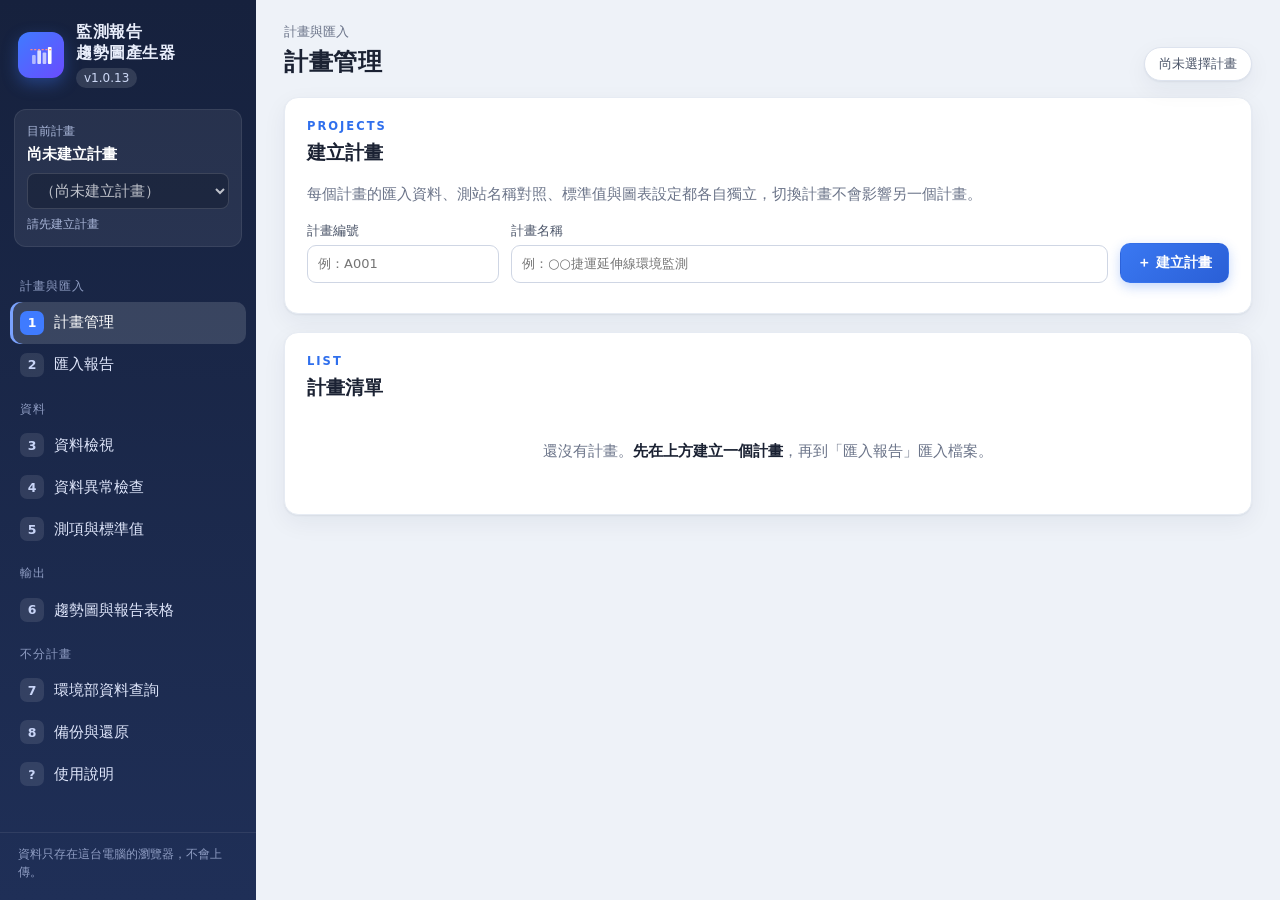
==== index.html @ b8348042 "v1.0.13" ====
<!doctype html>
<html lang="zh-Hant">
<head>
<meta charset="utf-8">
<meta name="viewport" content="width=device-width, initial-scale=1">
<title>監測報告趨勢圖產生器</title>
<link rel="stylesheet" href="css/app.css?v=1.0.13">
</head>
<body>
<div class="shell">
  <aside class="side" id="side">
    <div class="brand">
      <div class="mark" aria-hidden="true"><svg viewBox="0 0 32 32" width="26" height="26"><rect x="5" y="16" width="4.5" height="11" rx="1.2" fill="#fff" opacity=".55"/><rect x="11.5" y="10" width="4.5" height="17" rx="1.2" fill="#fff" opacity=".8"/><rect x="18" y="13" width="4.5" height="14" rx="1.2" fill="#fff" opacity=".65"/><rect x="24.5" y="6" width="4.5" height="21" rx="1.2" fill="#fff"/><path d="M3 9.5 H29" stroke="#ff8a8a" stroke-width="1.6" stroke-dasharray="2.6 2"/></svg></div>
      <div>
        <div class="brand-name">監測報告<br>趨勢圖產生器</div>
        <div class="brand-ver" id="verPill">v1.0.13</div>
      </div>
    </div>
    <div class="proj-box">
      <div class="proj-label">目前計畫</div>
      <div class="proj-cur" id="projCur">尚未建立計畫</div>
      <select id="projSel" class="proj-sel" aria-label="切換計畫"></select>
      <div class="proj-meta" id="projMeta">尚未建立計畫</div>
    </div>
    <nav class="nav" id="nav">
      <div class="nav-group">計畫與匯入</div>
      <button class="nav-item" data-sec="projects"><span class="nav-no">1</span>計畫管理</button>
      <button class="nav-item" data-sec="import"><span class="nav-no">2</span>匯入報告</button>
      <div class="nav-group">資料</div>
      <button class="nav-item" data-sec="data"><span class="nav-no">3</span>資料檢視</button>
      <button class="nav-item" data-sec="check"><span class="nav-no">4</span>資料異常檢查<span class="nav-badge" id="checkBadge" hidden></span></button>
      <button class="nav-item" data-sec="std"><span class="nav-no">5</span>測項與標準值</button>
      <div class="nav-group">輸出</div>
      <button class="nav-item" data-sec="chart"><span class="nav-no">6</span>趨勢圖與報告表格</button>
      <div class="nav-group">不分計畫</div>
      <button class="nav-item" data-sec="moenv"><span class="nav-no">7</span>環境部資料查詢</button>
      <button class="nav-item" data-sec="backup"><span class="nav-no">8</span>備份與還原</button>
      <a class="nav-item nav-link" href="使用說明.html?v=1.0.13" target="_blank" rel="noopener"><span class="nav-no">?</span>使用說明</a>
    </nav>
    <div class="side-foot">資料只存在這台電腦的瀏覽器，不會上傳。</div>
  </aside>

  <main class="main">
    <header class="topbar">
      <div>
        <div class="crumb" id="crumb">計畫與匯入</div>
        <h1 id="secTitle">計畫管理</h1>
      </div>
      <div class="top-proj" id="topProj"></div>
    </header>
    <div id="toast" class="toast" hidden></div>

    <!-- 1 計畫管理 -->
    <section class="sec" id="sec-projects">
      <div class="card">
        <div class="card-head"><div><div class="eyebrow">PROJECTS</div><h2>建立計畫</h2></div></div>
        <p class="muted">每個計畫的匯入資料、測站名稱對照、標準值與圖表設定都各自獨立，切換計畫不會影響另一個計畫。</p>
        <div class="form-row">
          <label>計畫編號<input id="pCode" maxlength="20" placeholder="例：A001"></label>
          <label class="grow">計畫名稱<input id="pName" maxlength="60" placeholder="例：○○捷運延伸線環境監測"></label>
          <button class="btn primary" id="pAdd">＋ 建立計畫</button>
        </div>
      </div>
      <div class="card">
        <div class="card-head"><div><div class="eyebrow">LIST</div><h2>計畫清單</h2></div></div>
        <div id="projList"></div>
      </div>
    </section>

    <!-- 2 匯入 -->
    <section class="sec" id="sec-import" hidden>
      <div class="card">
        <div class="card-head"><div><div class="eyebrow">IMPORT</div><h2>匯入監測報告</h2></div></div>
        <label class="drop" id="drop">
          <input type="file" id="fileInput" multiple accept=".doc,.docx,.xls,.xlsx">
          <div class="drop-icon">⇪</div>
          <div class="drop-main">把檔案拖到這裡，或<b>點一下選擇檔案</b></div>
          <div class="drop-sub">支援 Word（.doc／.docx）月報、季報、年報，以及 Excel（.xls／.xlsx）檢測報告或彙整表；新舊版都可以，可一次選多個檔案。</div>
        </label>
        <p class="muted small">程式會掃描每一張表格，自動找出測站、採樣日期、測項、數值與標準值，先列出來讓你確認、修改，按下「確認匯入」才會存進計畫。掃描的 PDF 無法判讀，請向檢驗室索取 Word 或 Excel 電子檔。</p>
      </div>
      <div id="importArea"></div>
      <div class="card" id="logCard" hidden>
        <div class="card-head"><div><div class="eyebrow">HISTORY</div><h2>匯入紀錄</h2></div></div>
        <p class="muted small">匯入錯了可以在這裡整批復原，或只刪除某個檔案匯入的資料。若那次匯入蓋掉了舊的數值，復原時會把舊值放回去。也可以到「3 資料檢視」用「來源檔案」篩選後刪除。</p>
        <div id="logList"></div>
      </div>
      <div class="sticky-bar" id="importBar" hidden>
        <div id="importSum"></div>
        <div class="bar-actions">
          <button class="btn" id="importClear">清除這批</button>
          <button class="btn primary" id="importGo">確認匯入</button>
        </div>
      </div>
    </section>

    <!-- 3 資料檢視 -->
    <section class="sec" id="sec-data" hidden>
      <div class="card">
        <div class="card-head"><div><div class="eyebrow">DATA</div><h2>已匯入的資料</h2></div><div class="head-actions"><button class="btn" id="dAdd">＋ 手動新增一筆</button></div></div>
        <div class="filters">
          <label>類別<select id="dCat"></select></label>
          <label>測站<select id="dSt"></select></label>
          <label>測項<select id="dItem"></select></label>
          <label>期間<select id="dPeriod"></select></label>
          <label>來源檔案<select id="dSrc"></select></label>
          <label class="grow">搜尋<input id="dQ" placeholder="數值、來源檔名…"></label>
        </div>
        <div id="dAddForm" hidden class="subcard"></div>
        <div class="table-actions">
          <span id="dCount" class="muted"></span>
          <span class="spacer"></span>
          <button class="btn small" id="dExcl">勾選的設為不採用</button>
          <button class="btn small" id="dIncl">勾選的恢復採用</button>
          <button class="btn small danger" id="dDel">刪除勾選的</button>
          <button class="btn small danger" id="dDelAll">刪除篩選出的全部</button>
        </div>
        <div class="table-wrap" id="dTable"></div>
      </div>
    </section>

    <!-- 4 異常檢查 -->
    <section class="sec" id="sec-check" hidden>
      <div class="card">
        <div class="card-head"><div><div class="eyebrow">CHECK</div><h2>資料異常檢查</h2></div><div class="head-actions"><button class="btn primary" id="cRun">重新檢查</button></div></div>
        <p class="muted">一次列出判讀不出來的數值、異常高低值、兩份檔案數值不一致、缺測項、名稱很像的測站、單位不一致與超過標準值。可以批次勾選後按「確認無誤」（從清單消失）、「不採用」（圖表與報告表格不使用），或直接修改數值。</p>
        <div class="chips" id="cChips"></div>
        <div class="sub-chips" id="cSubChips" hidden></div>
        <div class="table-actions">
          <label class="chk"><input type="checkbox" id="cAll"> 全選目前清單</label>
          <span class="spacer"></span>
          <button class="btn small" id="cOk">勾選的確認無誤</button>
          <button class="btn small" id="cPend">勾選的標為之後會補上</button>
          <button class="btn small" id="cExcl">勾選的不採用</button>
          <button class="btn small" id="cReset">重新顯示已確認的項目</button>
        </div>
        <div id="cList"></div>
      </div>
    </section>

    <!-- 5 標準值 -->
    <section class="sec" id="sec-std" hidden>
      <div class="card">
        <div class="card-head"><div><div class="eyebrow">STANDARDS</div><h2>測項、單位與標準值</h2></div></div>
        <p class="muted">匯入時從報告的「標準值／管制標準」列自動帶入，也可以在這裡直接新增、修改（改完回到趨勢圖重新產生即可，不必先下載 Excel）。不同測站可以有不同標準（例如不同管制區）。</p>
        <ul class="hint-list">
          <li><b>標準值</b>：單一值「75」；範圍「6~9」（例如 pH）。</li>
          <li><b>判定方式</b>：上限（不可超過）、下限（不可低於，例如溶氧量 2 以上）、範圍（兩個值之間）。資料異常檢查依這個判斷是否超標。</li>
          <li><b>適用月份</b>：每年重複的季節性標準，例如放流水水溫 5～9 月 38℃、10 月～翌年 4 月 35℃，就新增兩筆，月份分別填「5-9」與「10-4」。空白＝全年。</li>
          <li><b>適用期間 起／迄</b>：填完整日期（例：112.01.01），用在標準哪一天起修訂（例如 113 年起加嚴）。空白＝不限。趨勢圖上每條線只畫在自己適用的期間與月份。</li>
        </ul>
        <div class="filters"><label>類別<select id="sCat"></select></label><span class="spacer"></span><button class="btn" id="sBack" hidden>← 回到趨勢圖</button><button class="btn primary" id="sAdd">＋ 新增一筆標準值</button></div>
        <div id="sAddForm" class="subcard" hidden></div>
        <datalist id="monthPresets"><option value="5-9">5～9 月</option><option value="10-4">10 月～翌年 4 月</option><option value="4-9">4～9 月</option><option value="10-3">10 月～翌年 3 月</option></datalist>
        <div class="filters std-filter">
          <span class="seg" id="sView"><button type="button" data-sview="list" class="on">標準值清單</button><button type="button" data-sview="grid">測站 × 測項對照表</button></span>
          <label>測項<select id="sfItem"></select></label>
          <label>測站<select id="sfSt"></select></label>
          <label class="grow">搜尋<input id="sfQ" placeholder="標準值、說明…"></label>
          <label class="chk" id="sfMissWrap"><input type="checkbox" id="sfMiss"> 只看沒有標準值的</label>
          <span id="sfCount" class="muted small"></span>
        </div>
        <div class="table-wrap" id="sTable"></div>
        <h3 class="mt">測項名稱與單位</h3>
        <p class="muted small">改名會套用到這個類別所有已匯入的資料，之後匯入同名測項也會自動改成新名稱。</p>
        <div class="table-wrap" id="iTable"></div>
        <h3 class="mt">測站名稱與歸類</h3>
        <p class="muted small">測站增減或改名時（例：原本 1 處，某月起分成北岸、南岸 2 處），可以把舊測站「歸入」新測站，歸入後趨勢圖畫成同一站；地點完全不同就「維持獨立」不用動。也可以改成新名稱。之後再匯入舊名稱的報告會自動歸入，歸錯可以在下方「已歸入的測站」取消。同一天同一測項兩站數值不同時，保留歸入目標的值並列入「資料異常檢查」。</p>
        <div class="table-wrap" id="stTable"></div>
        <div id="mergeList"></div>
      </div>
    </section>

    <!-- 6 趨勢圖 -->
    <section class="sec" id="sec-chart" hidden>
      <div class="card">
        <div class="card-head"><div><div class="eyebrow">CHARTS</div><h2>趨勢長條圖與報告表格</h2></div></div>
        <div class="grid2">
          <div>
            <div class="filters">
              <label>監測類別<select id="gCat"></select></label>
              <label>快速選擇<select id="gQuick"></select></label>
            </div>
            <div class="filters">
              <label>起<select id="gFromY"></select></label><label>月<select id="gFromM"></select></label>
              <label>訖<select id="gToY"></select></label><label>月<select id="gToM"></select></label>
            </div>
            <div class="opt-block">
              <div class="opt-title">圖的樣式</div>
              <label class="radio"><input type="radio" name="gMode" value="station" checked> 每個測站、每個測項各一張</label>
              <label class="radio"><input type="radio" name="gMode" value="item"> 每個測項一張，各測站並列</label>
            </div>
            <div class="opt-block">
              <div class="opt-title">X 軸</div>
              <label class="radio"><input type="radio" name="gX" value="orig" checked> 報告上的採樣日期（原樣）</label>
              <label class="radio"><input type="radio" name="gX" value="date"> 統一成 YYY.MM.DD</label>
              <label class="radio"><input type="radio" name="gX" value="month"> 只寫年月 YYY.MM</label>
            </div>
            <div class="opt-block">
              <label class="chk"><input type="checkbox" id="gStd"> 畫標準值紅色虛線（Excel 裡的標準值可以自行修改，線會跟著變）</label>
              <div class="std-peek"><span id="gStdPeek" class="muted small"></span> <button class="btn small" id="gStdEdit" type="button">設定標準值…</button></div>
              <label class="chk"><input type="checkbox" id="gStdAxis" checked> Y 軸範圍包含標準值（取消時，標準值超出資料範圍就不畫線）</label>
              <label class="chk"><input type="checkbox" id="gZero" checked> Y 軸從 0 開始</label>
              <div class="yr-box"><div class="opt-title">Y 軸範圍（依測項，留空＝自動）</div>
                <div class="small muted">只填上限或只填下限也可以。超出範圍的長條會截在邊界並標出實際數值（▲ 超過上限、▼ 低於下限）；超出範圍的標準值不畫線，會在圖上方註明。會記住，下次自動套用；Excel 圖表也一樣。</div>
                <div id="gYr" class="yr-list"></div></div>
              <div class="mark-row"><span class="small muted">沒有數值的格子不畫長條；勾選的在圖上標出文字：</span>
                <label class="chk"><input type="checkbox" id="gND"> ND</label>
                <label class="chk"><input type="checkbox" id="gLT"> &lt;X、&gt;X</label>
                <label class="chk"><input type="checkbox" id="gNA"> NA、未檢測</label>
                <label class="chk"><input type="checkbox" id="gPH"> 佔位文字（－、/、＊、無、分析中、待補）</label></div>
              <label class="chk"><input type="checkbox" id="gStTitle" checked> 圖標題加上測站名稱（每站一張時）</label>
            </div>
            <div class="opt-block">
              <div class="opt-title">Excel 報告表格分頁</div>
              <label class="radio"><input type="radio" name="gSplit" value="quarter" checked> 每季一張</label>
              <label class="radio"><input type="radio" name="gSplit" value="month"> 每月一張</label>
              <label class="radio"><input type="radio" name="gSplit" value="all"> 整段期間一張</label>
            </div>
          </div>
          <div>
            <div class="pick-note">① 先勾選要畫的<b>測站</b>與<b>測項</b>，只會畫勾選的組合。<span id="gPlan" class="plan"></span></div>
            <div class="opt-block"><div class="opt-title">測站 <a href="#" class="mini" data-all="gSts">全選</a> <a href="#" class="mini" data-none="gSts">全不選</a></div><div class="checks" id="gSts"></div></div>
            <div class="opt-block"><div class="opt-title">測項 <a href="#" class="mini" data-all="gItems">全選</a> <a href="#" class="mini" data-none="gItems">全不選</a></div><div class="checks" id="gItems"></div></div>
          </div>
        </div>
        <div class="actions">
          <button class="btn primary" id="gGo">產生趨勢圖</button>
          <button class="btn" id="gXlsx" disabled>下載 Excel（報告表格＋可編輯圖表）</button>
          <button class="btn" id="gPngAll" disabled>下載全部高解析圖（zip）</button>
          <span id="gMsg" class="muted"></span>
        </div>
      </div>
      <div id="gFilter" class="card fig-filter" hidden></div>
      <div id="gOut" class="chart-grid"></div>
    </section>

    <!-- 7 環境部 -->
    <section class="sec" id="sec-moenv" hidden>
      <div class="card">
        <div class="card-head"><div><div class="eyebrow">MOENV OPEN DATA</div><h2>環境部資料查詢與下載</h2></div></div>
        <p class="muted">不分計畫都能用。資料來自環境部環境資料開放平臺：空品月值（AQX_P_08，各測站每月平均）與河川水質（WQX_P_01，每月約一次採樣）。只提供查詢與下載，不會存進計畫。若環境部網址變更而查不到，請找 AI 協助修改程式（維護說明在 README.md）。</p>
        <div class="filters">
          <label class="radio inline"><input type="radio" name="mKind" value="air" checked> 空氣品質（月值）</label>
          <label class="radio inline"><input type="radio" name="mKind" value="river"> 河川水質</label>
        </div>
        <div class="pick-box">
          <div class="pick-title">選擇測站 <span class="muted small" id="mPickHint"></span></div>
          <div class="filters pick-row">
            <label><span id="mL1Lab">空品區</span><select id="mL1"></select></label>
            <label><span id="mL2Lab">縣市</span><select id="mL2"></select></label>
            <label class="grow">測站<select id="mL3"></select></label>
            <button class="btn" id="mAdd" type="button">加入</button>
            <button class="btn" id="mAddAll" type="button">加入清單中全部</button>
          </div>
          <div class="filters pick-row">
            <label class="grow">快速搜尋（輸入測站、河川、鄉鎮的部分文字，按 ↑↓ 選、Enter 加入）
              <div class="combo"><input id="mQ" autocomplete="off" placeholder="例如：高屏、愛河、左營…"><div class="combo-list" id="mQList" hidden></div></div>
            </label>
            <label class="chk" id="mActWrap"><input type="checkbox" id="mActive"> 只列使用中測點</label>
            <button class="btn" id="mLoad" type="button">更新測站清單</button>
          </div>
          <div class="sel-head"><b>已選測站</b> <span id="mSelN" class="muted small"></span> <button class="btn small" id="mClr" type="button">全部移除</button></div>
          <div class="sel-chips" id="mChips"><span class="muted small">尚未選擇，請用上面的下拉選單或搜尋加入。</span></div>
          <details class="mt-s" id="mListWrap"><summary>改用勾選清單（依上面的篩選條件列出）</summary>
            <div class="checks tall" id="mSites"><span class="muted">載入中…</span></div>
          </details>
        </div>
        <div class="filters">
          <label>起（年月）<input type="month" id="mFrom"></label>
          <label>訖（年月）<input type="month" id="mTo"></label>
          <label class="chk" id="mQWrap"><input type="checkbox" id="mQuarter" checked> Excel 另加季平均（由月值計算）</label>
        </div>
        <div class="actions">
          <button class="btn primary" id="mGo">查詢</button>
          <button class="btn" id="mXlsx" disabled>下載 Excel</button>
          <button class="btn" id="mCsv" disabled>下載原始資料 CSV</button>
          <span id="mMsg" class="muted"></span>
        </div>
        <div class="table-wrap" id="mPreview"></div>
      </div>
    </section>

    <!-- 8 備份 -->
    <section class="sec" id="sec-backup" hidden>
      <div class="card">
        <div class="card-head"><div><div class="eyebrow">BACKUP</div><h2>備份與還原</h2></div></div>
        <p class="muted">資料存在這台電腦的瀏覽器裡。換電腦、清除瀏覽器資料前，請先下載備份檔。</p>
        <div class="actions">
          <button class="btn primary" id="bOne">下載目前計畫的備份</button>
          <button class="btn" id="bAll">下載全部計畫的備份</button>
          <label class="btn file-btn">從備份檔還原<input type="file" id="bIn" accept=".json"></label>
        </div>
        <div id="bMsg" class="muted"></div>
        <h3 class="mt">儲存空間</h3>
        <div id="bUsage" class="muted"></div>
        <div class="actions"><button class="btn" id="bPersist">申請持久保存</button><button class="btn danger" id="bWipe">清除這台電腦上本程式的全部資料</button></div>
      </div>
      <div class="card">
        <div class="card-head"><div><div class="eyebrow">VERSION</div><h2>版本紀錄</h2></div></div>
        <div id="verList" class="muted"></div>
      </div>
    </section>
  </main>
</div>

<script src="vendor/jszip.min.js?v=1.0.13"></script>
<script src="vendor/xlsx.full.min.js?v=1.0.13"></script>
<script src="vendor/exceljs.min.js?v=1.0.13"></script>
<script src="js/version.js?v=1.0.13"></script>
<script src="js/docread.js?v=1.0.13"></script>
<script src="js/extract.js?v=1.0.13"></script>
<script src="js/core.js?v=1.0.13"></script>
<script src="js/chart.js?v=1.0.13"></script>
<script src="js/xlsxout.js?v=1.0.13"></script>
<script src="js/moenv.js?v=1.0.13"></script>
<script src="js/store.js?v=1.0.13"></script>
<script src="js/app.js?v=1.0.13"></script>
</body>
</html>
---- css/app.css ----
:root {
  --bg: #eef2f8;
  --card: #ffffff;
  --ink: #1b2233;
  --ink2: #4a5468;
  --muted: #6b7489;
  --line: #dde3ee;
  --line2: #eef1f7;
  --side1: #16213d;
  --side2: #1f2f57;
  --accent: #2f6fed;
  --accent-d: #2258c4;
  --accent-l: #e8f0ff;
  --ok: #138a4c;
  --ok-l: #e6f6ec;
  --warn: #b86a00;
  --warn-l: #fff4e0;
  --err: #cf2c2c;
  --err-l: #fdecec;
  --info: #4b5bd1;
  --info-l: #eef0ff;
  --radius: 14px;
  --shadow: 0 1px 2px rgba(20, 30, 60, .06), 0 8px 24px rgba(20, 30, 60, .06);
  --font: "Microsoft JhengHei", "微軟正黑體", "PingFang TC", "Noto Sans TC", system-ui, sans-serif;
}
* { box-sizing: border-box; }
[hidden] { display: none !important; }
html, body { margin: 0; background: var(--bg); color: var(--ink); font-family: var(--font); font-size: 15px; line-height: 1.55; }
button, input, select { font: inherit; color: inherit; }
a { color: var(--accent); }
.shell { display: flex; min-height: 100vh; }

/* ---------- 側欄 ---------- */
.side { width: 256px; flex: none; position: sticky; top: 0; height: 100vh; overflow-y: auto; color: #e9eefb;
  background: linear-gradient(180deg, var(--side1) 0%, var(--side2) 100%); display: flex; flex-direction: column; }
.brand { display: flex; gap: 12px; align-items: center; padding: 22px 18px 16px; }
.mark { width: 46px; height: 46px; border-radius: 12px; display: grid; place-items: center;
  background: linear-gradient(135deg, #3f7bff 0%, #6a4cff 100%); box-shadow: 0 6px 16px rgba(63, 123, 255, .35); flex: none; }
.brand-name { font-weight: 700; font-size: 16px; line-height: 1.3; letter-spacing: .5px; }
.brand-ver { display: inline-block; margin-top: 4px; font-size: 12px; padding: 1px 8px; border-radius: 99px; background: rgba(255, 255, 255, .12); color: #cdd8f5; }
.proj-box { margin: 4px 14px 10px; padding: 12px; border-radius: 12px; background: rgba(255, 255, 255, .07); border: 1px solid rgba(255, 255, 255, .08); }
.proj-label { display: block; font-size: 12px; color: #a9b6d8; margin-bottom: 4px; }
.proj-sel { width: 100%; padding: 7px 8px; border-radius: 8px; border: 1px solid rgba(255, 255, 255, .2); background: rgba(8, 14, 32, .45); color: #fff; }
.proj-sel option { color: #111; }
.proj-cur { font-size: 15px; font-weight: 700; color: #fff; line-height: 1.4; word-break: break-all; margin-bottom: 8px; }
.proj-cur .code { display: block; font-size: 12.5px; color: #9fb4ea; font-weight: 600; }
.proj-meta { font-size: 12px; color: #a9b6d8; margin-top: 6px; word-break: break-all; }
.nav { padding: 6px 10px 12px; flex: 1; }
.nav-group { font-size: 12px; color: #8e9cc2; margin: 14px 10px 6px; letter-spacing: 1px; }
.nav-item { display: flex; align-items: center; gap: 10px; width: 100%; text-align: left; padding: 9px 10px; border: 0; border-radius: 10px;
  background: transparent; color: #dfe6fb; cursor: pointer; text-decoration: none; font-size: 14.5px; }
.nav-item:hover { background: rgba(255, 255, 255, .07); }
.nav-item.on { background: rgba(255, 255, 255, .14); color: #fff; box-shadow: inset 3px 0 0 #7aa2ff; }
.nav-no { width: 24px; height: 24px; flex: none; border-radius: 7px; display: grid; place-items: center; font-size: 12.5px; font-weight: 700;
  background: rgba(255, 255, 255, .1); color: #c9d5f7; }
.nav-item.on .nav-no { background: #3f7bff; color: #fff; }
.nav-badge { margin-left: auto; background: #ff6b6b; color: #fff; font-size: 12px; border-radius: 99px; padding: 0 7px; min-width: 22px; text-align: center; }
.side-foot { font-size: 12px; color: #8e9cc2; padding: 12px 18px 18px; border-top: 1px solid rgba(255, 255, 255, .08); }

/* ---------- 主區 ---------- */
.main { flex: 1; min-width: 0; padding: 22px 28px 90px; }
.topbar { display: flex; align-items: flex-end; justify-content: space-between; gap: 16px; margin-bottom: 16px; }
.crumb { font-size: 13px; color: var(--muted); }
.topbar h1 { font-size: 24px; margin: 2px 0 0; letter-spacing: .5px; }
.top-proj { font-size: 13px; color: var(--ink2); background: var(--card); border: 1px solid var(--line); border-radius: 99px; padding: 6px 14px; box-shadow: var(--shadow); max-width: 60%; }
.top-proj b { color: var(--accent-d); }
.card { background: var(--card); border-radius: var(--radius); box-shadow: var(--shadow); padding: 20px 22px; margin-bottom: 18px; border: 1px solid #e6ebf3; }
.subcard { background: #f7f9fd; border: 1px solid var(--line); border-radius: 12px; padding: 14px; margin: 10px 0; }
.card-head { display: flex; align-items: flex-start; justify-content: space-between; gap: 12px; margin-bottom: 8px; }
.eyebrow { font-size: 11.5px; letter-spacing: 2px; color: var(--accent); font-weight: 700; }
.card h2 { margin: 2px 0 0; font-size: 19px; }
.card h3 { font-size: 16px; margin: 0 0 6px; }
.mt { margin-top: 22px !important; }
.muted { color: var(--muted); }
.small { font-size: 13px; }
.head-actions { display: flex; gap: 8px; flex-wrap: wrap; }

/* ---------- 表單 ---------- */
.form-row, .filters { display: flex; gap: 12px; flex-wrap: wrap; align-items: flex-end; margin: 10px 0; }
.form-row label, .filters label { display: flex; flex-direction: column; font-size: 13px; color: var(--ink2); gap: 4px; }
.form-row .grow, .filters .grow { flex: 1; min-width: 200px; }
input[type=text], input:not([type]), input[type=month], input[type=number], select {
  padding: 8px 10px; border: 1px solid #cfd6e4; border-radius: 9px; background: #fff; min-width: 90px; }
input:focus, select:focus { outline: 2px solid rgba(47, 111, 237, .25); border-color: var(--accent); }
.spacer { flex: 1; }
.btn { display: inline-flex; align-items: center; gap: 6px; padding: 8px 16px; border-radius: 10px; border: 1px solid #cfd6e4; background: #fff;
  cursor: pointer; font-weight: 600; font-size: 14px; color: var(--ink); transition: .12s; white-space: nowrap; }
.btn:hover:not(:disabled) { border-color: var(--accent); color: var(--accent-d); }
.btn.primary { background: linear-gradient(135deg, #3a78f2, #2a5fd6); color: #fff; border-color: transparent; box-shadow: 0 4px 12px rgba(47, 111, 237, .28); }
.btn.primary:hover:not(:disabled) { color: #fff; filter: brightness(1.06); }
.btn.danger { color: var(--err); border-color: #f0c4c4; }
.btn.danger:hover:not(:disabled) { background: var(--err-l); color: var(--err); border-color: var(--err); }
.btn.small { padding: 5px 11px; font-size: 13px; }
.btn:disabled { opacity: .45; cursor: not-allowed; }
.file-btn { position: relative; overflow: hidden; }
.file-btn input { position: absolute; inset: 0; opacity: 0; cursor: pointer; }
.chk, .radio { display: flex !important; flex-direction: row !important; align-items: center; gap: 7px; font-size: 14px !important; color: var(--ink) !important; cursor: pointer; margin: 4px 0; }
.radio.inline { margin-right: 14px; }
.actions { display: flex; gap: 10px; flex-wrap: wrap; align-items: center; margin-top: 14px; }
.mini { font-size: 12.5px; font-weight: 400; margin-left: 6px; }

/* ---------- 上傳區 ---------- */
.drop { display: block; border: 2px dashed #b8c6e3; border-radius: 16px; padding: 30px 20px; text-align: center; cursor: pointer;
  background: linear-gradient(180deg, #f8faff, #f1f5fd); transition: .15s; position: relative; }
.drop:hover, .drop.over { border-color: var(--accent); background: #eaf1ff; }
.drop input { position: absolute; inset: 0; opacity: 0; cursor: pointer; }
.drop-icon { font-size: 32px; color: var(--accent); line-height: 1; }
.drop-main { font-size: 16px; margin-top: 8px; }
.drop-sub { font-size: 13px; color: var(--muted); margin-top: 4px; }

/* ---------- 匯入確認 ---------- */
.file-card { background: var(--card); border-radius: var(--radius); box-shadow: var(--shadow); margin-bottom: 14px; border: 1px solid #e6ebf3; overflow: hidden; }
.file-head { display: flex; align-items: center; gap: 12px; padding: 14px 18px; background: #f7f9fd; border-bottom: 1px solid var(--line); }
.file-icon { width: 38px; height: 38px; border-radius: 10px; display: grid; place-items: center; font-size: 12px; font-weight: 800; color: #fff; flex: none; }
.file-icon.doc, .file-icon.docx { background: #2b5bd7; }
.file-icon.xls, .file-icon.xlsx { background: #1d8b4f; }
.file-name { font-weight: 700; word-break: break-all; }
.file-sub { font-size: 13px; color: var(--muted); }
.ds { border-top: 1px solid var(--line2); padding: 12px 18px; }
.ds:first-of-type { border-top: 0; }
.ds.off { background: #fafbfd; }
.ds.off .ds-body { display: none; }
.ds-head { display: flex; gap: 10px; align-items: center; flex-wrap: wrap; }
.ds-title { font-weight: 700; flex: 1; min-width: 200px; }
.ds-title small { font-weight: 400; color: var(--muted); margin-left: 6px; }
.ds-counts { font-size: 13px; }
.pill { display: inline-block; padding: 1px 9px; border-radius: 99px; font-size: 12.5px; margin-right: 4px; border: 1px solid transparent; white-space: nowrap; }
.pill.new { background: var(--ok-l); color: var(--ok); }
.pill.same { background: #eef1f6; color: var(--ink2); }
.pill.diff { background: var(--warn-l); color: var(--warn); }
.pill.err { background: var(--err-l); color: var(--err); }
.pill.info { background: var(--info-l); color: var(--info); }
.warn-box { margin: 8px 0; padding: 8px 12px; border-radius: 10px; background: var(--warn-l); color: #7a4700; font-size: 13.5px; border: 1px solid #f3d7a6; }
.err-box { margin: 8px 0; padding: 10px 12px; border-radius: 10px; background: var(--err-l); color: #8f1d1d; font-size: 13.5px; border: 1px solid #f2c0c0; }
.ok-box { margin: 8px 0; padding: 10px 12px; border-radius: 10px; background: var(--ok-l); color: #0e5f35; font-size: 13.5px; border: 1px solid #bfe5cf; }
.map-grid { display: grid; grid-template-columns: repeat(auto-fill, minmax(360px, 1fr)); gap: 8px 18px; margin: 8px 0; }
.map-row { display: flex; align-items: center; gap: 8px; font-size: 13.5px; }
.map-row .from { flex: 0 0 40%; color: var(--ink2); word-break: break-all; line-height: 1.35; }
.map-row input[type=text], .map-row input:not([type]) { flex: 1; min-width: 60px; padding: 5px 8px; }
.map-row textarea.name-box { flex: 1; min-width: 60px; padding: 5px 8px; border: 1px solid #cfd6e4; border-radius: 9px; font: inherit; font-size: 13.5px; resize: vertical; line-height: 1.35; field-sizing: content; }
.map-row select { padding: 4px 6px; min-width: 0; max-width: 130px; font-size: 13px; }
.sec-label { font-size: 12.5px; color: var(--muted); margin-top: 10px; font-weight: 700; letter-spacing: .5px; }
details.preview summary { cursor: pointer; font-size: 13.5px; color: var(--accent-d); margin-top: 8px; }
.sticky-bar { position: fixed; left: 256px; right: 0; bottom: 0; background: rgba(255, 255, 255, .97); border-top: 1px solid var(--line);
  box-shadow: 0 -6px 20px rgba(20, 30, 60, .08); padding: 12px 28px; display: flex; align-items: center; gap: 14px; z-index: 20; }
.sticky-bar #importSum { flex: 1; font-size: 14px; }
.bar-actions { display: flex; gap: 10px; }

/* ---------- 表格 ---------- */
.table-wrap { overflow: auto; max-height: 70vh; border: 1px solid var(--line); border-radius: 12px; }
table.t { border-collapse: separate; border-spacing: 0; width: 100%; font-size: 13.5px; }
table.t th, table.t td { padding: 6px 10px; border-bottom: 1px solid var(--line2); text-align: left; white-space: nowrap; }
table.t th { position: sticky; top: 0; background: #f3f6fb; font-weight: 700; color: var(--ink2); z-index: 1; border-bottom: 1px solid var(--line); }
table.t tr:hover td { background: #f8faff; }
table.t td.num { text-align: right; font-variant-numeric: tabular-nums; }
table.t tr.excl td { color: #9aa2b4; text-decoration: line-through; }
table.t input.cell { width: 90px; padding: 3px 6px; border-radius: 6px; border: 1px solid transparent; background: transparent; text-align: right; }
table.t input.cell:hover, table.t input.cell:focus { border-color: #cfd6e4; background: #fff; }
table.t input.cell.changed { background: #fff8e1; border-color: #f0c36d; }
.table-actions { display: flex; gap: 8px; align-items: center; margin: 10px 0; flex-wrap: wrap; }
.prev-table { overflow: auto; max-height: 340px; border: 1px solid var(--line); border-radius: 10px; margin-top: 6px; }
.prev-table table.t td, .prev-table table.t th { font-size: 12.5px; padding: 4px 8px; }

/* ---------- 異常檢查 ---------- */
.chips { display: flex; gap: 8px; flex-wrap: wrap; margin: 12px 0 4px; }
.chip { border: 1px solid var(--line); border-radius: 99px; padding: 5px 12px; font-size: 13.5px; cursor: pointer; background: #fff; }
.chip.on { background: var(--accent); color: #fff; border-color: var(--accent); }
.chip b { margin-left: 4px; }
.anom { display: flex; gap: 10px; align-items: flex-start; padding: 10px 12px; border: 1px solid var(--line); border-radius: 12px; margin-bottom: 8px; background: #fff; }
.anom.err { border-left: 4px solid var(--err); }
.anom.warn { border-left: 4px solid #e39a24; }
.anom.info { border-left: 4px solid var(--info); }
.anom .a-main { flex: 1; min-width: 0; }
.anom .a-where { font-size: 13px; color: var(--muted); }
.anom .a-msg { font-size: 14px; }
.anom .a-act { display: flex; gap: 6px; align-items: center; flex-wrap: wrap; }
.anom input.cell { width: 100px; padding: 4px 8px; }

/* ---------- 圖 ---------- */
.grid2 { display: grid; grid-template-columns: minmax(300px, 1fr) minmax(300px, 1fr); gap: 20px; }
.opt-block { margin: 12px 0; }
.opt-title { font-size: 13px; font-weight: 700; color: var(--ink2); margin-bottom: 4px; }
.checks { display: flex; flex-wrap: wrap; gap: 4px 14px; max-height: 220px; overflow: auto; padding: 8px 10px; border: 1px solid var(--line); border-radius: 10px; background: #fbfcfe; }
.checks.tall { max-height: 300px; margin: 8px 0; }
.checks .chk { margin: 2px 0; font-size: 13.5px !important; }
.chart-grid { display: grid; grid-template-columns: repeat(auto-fill, minmax(560px, 1fr)); gap: 16px; }
.fig { background: #fff; border-radius: var(--radius); box-shadow: var(--shadow); border: 1px solid #e6ebf3; padding: 12px; }
.fig-head { display: flex; align-items: center; gap: 8px; margin-bottom: 6px; }
.fig-head .t { font-weight: 700; flex: 1; font-size: 14px; }
.fig canvas { width: 100%; height: auto; display: block; }
.fig .note { font-size: 12.5px; color: var(--muted); margin-top: 4px; }

/* ---------- 計畫清單 ---------- */
.proj-row { display: flex; align-items: center; gap: 12px; padding: 12px 6px; border-bottom: 1px solid var(--line2); }
.proj-row:last-child { border-bottom: 0; }
.proj-row.cur { background: #f5f8ff; border-radius: 10px; }
.proj-code { font-weight: 700; color: var(--accent-d); min-width: 80px; }
.proj-name { flex: 1; min-width: 0; }
.proj-name .n { font-weight: 600; word-break: break-all; }
.proj-name .s { font-size: 12.5px; color: var(--muted); }
.tag { font-size: 12px; background: var(--accent-l); color: var(--accent-d); border-radius: 99px; padding: 2px 10px; }

.toast { position: fixed; bottom: 96px; right: 24px; z-index: 50; background: #1b2233; color: #fff; padding: 10px 16px; border-radius: 10px; box-shadow: var(--shadow); max-width: 480px; font-size: 14px; }
.toast.err { background: var(--err); }
.empty { text-align: center; color: var(--muted); padding: 30px 10px; }
.empty b { color: var(--ink); }
.progress { height: 6px; border-radius: 99px; background: #e6ebf3; overflow: hidden; margin-top: 8px; }
.progress > i { display: block; height: 100%; background: linear-gradient(90deg, #3a78f2, #6a4cff); width: 0; transition: width .2s; }

@media (max-width: 980px) {
  .shell { flex-direction: column; }
  .side { width: auto; height: auto; position: relative; }
  .nav { display: flex; flex-wrap: wrap; gap: 4px; }
  .nav-group { width: 100%; margin: 8px 6px 2px; }
  .nav-item { width: auto; }
  .main { padding: 16px 14px 100px; }
  .sticky-bar { left: 0; padding: 10px 14px; flex-wrap: wrap; }
  .grid2 { grid-template-columns: 1fr; }
  .chart-grid { grid-template-columns: 1fr; }
  .top-proj { display: none; }
}

/* 環境部測站選擇 */
.pick-box { border: 1px solid var(--line); border-radius: 12px; padding: 12px 14px 10px; margin: 10px 0; background: #fbfcfe; }
.pick-title { font-weight: 700; margin-bottom: 6px; }
.pick-row { align-items: flex-end; }
.pick-row select { min-width: 150px; }
.pick-row #mL3 { min-width: 260px; width: 100%; }
.combo { position: relative; width: 100%; }
.combo input { width: 100%; }
.combo-list { position: absolute; left: 0; right: 0; top: calc(100% + 3px); z-index: 30; max-height: 320px; overflow: auto; background: #fff; border: 1px solid var(--line); border-radius: 10px; box-shadow: 0 10px 28px rgba(20,30,60,.16); padding: 4px; }
.combo-item { display: flex; justify-content: space-between; gap: 12px; padding: 7px 10px; border-radius: 7px; cursor: pointer; font-size: 14px; color: var(--ink); }
.combo-item .sub { color: var(--muted); font-size: 12.5px; white-space: nowrap; }
.combo-item.act, .combo-item:hover { background: #eaf1ff; }
.combo-item.on { color: var(--muted); }
.combo-item mark { background: #ffe58a; color: inherit; padding: 0 1px; border-radius: 2px; }
.combo-empty { padding: 8px 10px; color: var(--muted); font-size: 13.5px; }
.sel-head { display: flex; align-items: center; gap: 10px; margin-top: 10px; }
.sel-chips { display: flex; flex-wrap: wrap; gap: 6px; margin: 8px 0 4px; min-height: 30px; }
.schip { display: inline-flex; align-items: center; gap: 6px; background: #eaf1ff; border: 1px solid #c9daff; color: #1d3f86; border-radius: 99px; padding: 4px 6px 4px 12px; font-size: 13.5px; }
.schip .sub { color: #5d6f96; font-size: 12px; }
.schip button { border: 0; background: transparent; color: #5d6f96; font-size: 16px; line-height: 1; cursor: pointer; padding: 0 4px; border-radius: 50%; }
.schip button:hover { background: #d3e1ff; color: #12306e; }
.mt-s { margin-top: 8px; }
.mt-s summary { cursor: pointer; color: var(--accent); font-size: 13.5px; }
.err-text { color: #c0392b; font-weight: 600; }

/* 環境部查詢結果：欄位交錯淡色、置中 */
table.mv-t { border-collapse: collapse; }
table.mv-t th, table.mv-t td { text-align: center !important; border: 1px solid #e3e8f1; padding: 7px 12px; white-space: nowrap; }
table.mv-t th { vertical-align: middle; background: #eef2f9; }
table.mv-t td.num { font-variant-numeric: tabular-nums; }
table.mv-t th:nth-child(2n+3), table.mv-t td:nth-child(2n+3) { background: #f2f6fd; }
table.mv-t th:nth-child(2n+3) { background: #e2eaf8; }
table.mv-t tbody tr:hover td { background: #fff7d6; }
table.mv-t th:first-child, table.mv-t td:first-child { position: sticky; left: 0; z-index: 1; background: #fff; box-shadow: 1px 0 0 #e3e8f1; }
table.mv-t th:first-child { background: #eef2f9; }

/* 匯入紀錄 */
.log-item { border: 1px solid var(--line); border-radius: 10px; padding: 10px 12px; margin: 8px 0; background: #fff; }
.log-head { display: flex; align-items: center; gap: 10px; flex-wrap: wrap; }
.log-files { margin-top: 6px; }
.log-file { display: flex; align-items: center; gap: 10px; flex-wrap: wrap; padding: 4px 0 4px 10px; border-left: 3px solid #dbe5f7; margin: 3px 0; }
.log-file .fname { word-break: break-all; }
.tag { display: inline-block; font-size: 12.5px; padding: 3px 10px; border-radius: 99px; background: #eef1f6; color: var(--muted); }

/* 標準值：欄位提示文字（點進去就消失） */
.std-t input::placeholder, #sAddForm input::placeholder { color: #aab3c4; font-style: italic; }
.std-t input:focus::placeholder, #sAddForm input:focus::placeholder { color: transparent; }
.std-t th { vertical-align: bottom; line-height: 1.35; }
.std-t select.cell { padding: 4px 6px; }
.hint-list { margin: 6px 0 12px 1.2em; padding: 0; color: var(--muted); font-size: 13.5px; line-height: 1.7; }
.hint-list b { color: var(--ink); }
.std-peek { display: flex; align-items: center; gap: 10px; margin: 2px 0 6px 26px; flex-wrap: wrap; }
.filters.wrap { flex-wrap: wrap; }
.std-t td, .std-t th { padding-left: 8px; padding-right: 8px; }
.std-t .st-cell { white-space: normal; min-width: 90px; max-width: 260px; }
.std-t .note-cell { white-space: normal; min-width: 120px; max-width: 220px; font-size: 13px; }
.std-t select.cell { width: 138px; }
.std-t input.cell::placeholder { font-style: normal; color: #b3bccb; }

/* 趨勢圖：選測站測項提示、產生後篩選 */
.pick-note { background: #eef4ff; border: 1px solid #cfdcf7; border-radius: 10px; padding: 8px 12px; font-size: 13.5px; margin-bottom: 8px; color: #24365e; }
.pick-note .plan { display: block; margin-top: 3px; color: var(--accent-d); font-weight: 600; }
.fig-filter { padding: 12px 16px; margin-bottom: 14px; }
.ff-row { display: flex; flex-wrap: wrap; align-items: center; gap: 6px; margin: 4px 0; }
.ff-lab { font-weight: 700; font-size: 13.5px; margin-right: 6px; min-width: 64px; }
.fchip { border: 1px solid var(--line); background: #fff; color: var(--muted); border-radius: 99px; padding: 4px 12px; font-size: 13px; cursor: pointer; text-decoration: line-through; }
.fchip.on { background: #eaf1ff; border-color: #b9cdf6; color: #1d3f86; text-decoration: none; }
.mini-btn { border: 0; background: transparent; color: var(--accent); font-size: 12.5px; cursor: pointer; padding: 2px 4px; }
.ff-sum { font-size: 13px; color: var(--muted); margin-top: 6px; }
.fig.off { opacity: .45; }
.fig-pick { margin: 0 4px 0 0 !important; }
.fig[hidden] { display: none !important; }
.seg { display: inline-flex; border: 1px solid #b9cdf6; border-radius: 9px; overflow: hidden; }
.seg button { border: 0; background: #fff; padding: 5px 12px; font-size: 13px; cursor: pointer; color: #1d3f86; }
.seg button + button { border-left: 1px solid #b9cdf6; }
.seg button.on { background: var(--accent); color: #fff; }
.ff-title { font-size: 13px; color: var(--muted); margin-bottom: 4px; }
.warn-text { color: #b35c00; }

/* 標準值：篩選與測站×測項對照表 */
.std-filter { align-items: flex-end; margin-top: 4px; }
.std-t thead th, .std-grid thead th { position: sticky; top: 0; z-index: 2; background: #eef2f9; }
.std-grid { border-collapse: collapse; }
.std-grid th, .std-grid td { border: 1px solid #e3e8f1; padding: 7px 10px; text-align: center; white-space: nowrap; font-size: 13.5px; }
.std-grid th.g-st { position: sticky; left: 0; z-index: 1; background: #f6f8fc; text-align: left; white-space: normal; min-width: 110px; max-width: 200px; }
.std-grid thead th.g-st { z-index: 3; background: #eef2f9; }
.std-grid td.g-own { background: #e6f4ea; color: #1d5b2c; }
.std-grid td.g-all { background: #fff; }
.std-grid td.g-miss { background: #fdecec; color: #b42318; font-weight: 600; }
.std-grid td.g-skip { background: #fafbfd; }
.g-legend { font-size: 12.5px; color: var(--muted); padding: 8px 10px; display: flex; gap: 10px; flex-wrap: wrap; align-items: center; }
.g-legend span[class^="g-"] { padding: 2px 8px; border-radius: 6px; border: 1px solid #e3e8f1; }
.g-legend .g-own { background: #e6f4ea; } .g-legend .g-miss { background: #fdecec; color: #b42318; } .g-legend .g-all { background: #fff; }
.std-grid td[data-gst] { cursor: pointer; } .std-grid td[data-gst]:hover { outline: 2px solid var(--accent); outline-offset: -2px; }
.nowrap { white-space: nowrap; }
.st-t select.cell { min-width: 200px; }
.mnew { display: inline-flex; gap: 6px; margin-left: 6px; align-items: center; }
.mnew[hidden] { display: none; }
#mergeList h4 { margin: 18px 0 8px; font-size: 15px; }

.mark-row { display: flex; flex-wrap: wrap; align-items: center; gap: 4px 14px; margin: 4px 0; }
.mark-row > span { flex-basis: 100%; }
.sub-chips { display: flex; flex-wrap: wrap; gap: 6px; margin: 4px 0 10px; padding-left: 10px; border-left: 3px solid var(--line, #dfe3ea); }
.sub-chips .chip { font-size: 12.5px; padding: 2px 10px; }
.pill.pend { background: #fff4d6; color: #8a5a00; border-color: #f1d48a; }

/* v1.0.13 Y 軸範圍（依測項） */
.yr-box { margin: 10px 0 4px; padding: 10px 12px; border: 1px solid var(--line); border-radius: 10px; }
.yr-box .opt-title { margin-bottom: 4px; }
.yr-list { display: grid; grid-template-columns: repeat(auto-fill, minmax(260px, 1fr)); gap: 6px 16px; margin-top: 8px; }
.yr-row { display: grid; grid-template-columns: minmax(0, 1fr) 72px auto 72px 4.5em; align-items: center; gap: 6px; }
.yr-row .yr-name { min-width: 0; overflow-wrap: anywhere; }
.yr-row input[type=text] { width: 100%; min-width: 0; box-sizing: border-box; padding: 4px 6px; }
.yr-row input.bad { border-color: #c62828; background: #fdecea; }
.yr-row .yr-unit { color: var(--muted); font-size: 12px; overflow-wrap: anywhere; }
.yr-msg { grid-column: 1 / -1; color: #c62828; font-size: 13px; }

/* v1.0.13 標準值期間重疊 */
.std-t tr.ovl td { background: #fff4d6; }
.ovl-note { color: #9a5b00; font-size: 12px; font-weight: 700; margin-top: 2px; }
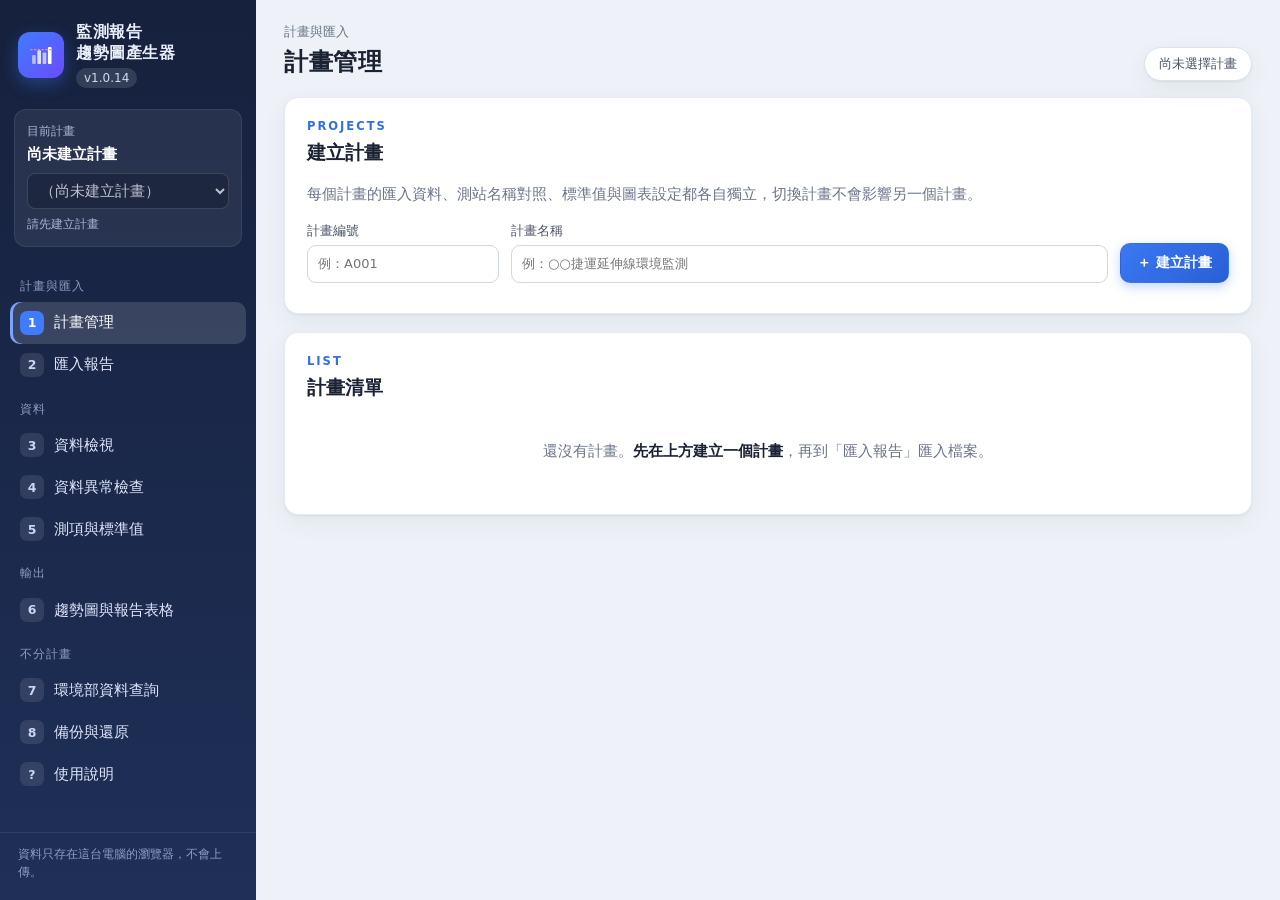
==== commit 99c473f9: "v1.0.14" ====
--- a/index.html
+++ b/index.html
@@ -4,7 +4,7 @@
 <meta charset="utf-8">
 <meta name="viewport" content="width=device-width, initial-scale=1">
 <title>監測報告趨勢圖產生器</title>
-<link rel="stylesheet" href="css/app.css?v=1.0.13">
+<link rel="stylesheet" href="css/app.css?v=1.0.14">
 </head>
 <body>
 <div class="shell">
@@ -13,7 +13,7 @@
       <div class="mark" aria-hidden="true"><svg viewBox="0 0 32 32" width="26" height="26"><rect x="5" y="16" width="4.5" height="11" rx="1.2" fill="#fff" opacity=".55"/><rect x="11.5" y="10" width="4.5" height="17" rx="1.2" fill="#fff" opacity=".8"/><rect x="18" y="13" width="4.5" height="14" rx="1.2" fill="#fff" opacity=".65"/><rect x="24.5" y="6" width="4.5" height="21" rx="1.2" fill="#fff"/><path d="M3 9.5 H29" stroke="#ff8a8a" stroke-width="1.6" stroke-dasharray="2.6 2"/></svg></div>
       <div>
         <div class="brand-name">監測報告<br>趨勢圖產生器</div>
-        <div class="brand-ver" id="verPill">v1.0.13</div>
+        <div class="brand-ver" id="verPill">v1.0.14</div>
       </div>
     </div>
     <div class="proj-box">
@@ -35,7 +35,7 @@
       <div class="nav-group">不分計畫</div>
       <button class="nav-item" data-sec="moenv"><span class="nav-no">7</span>環境部資料查詢</button>
       <button class="nav-item" data-sec="backup"><span class="nav-no">8</span>備份與還原</button>
-      <a class="nav-item nav-link" href="使用說明.html?v=1.0.13" target="_blank" rel="noopener"><span class="nav-no">?</span>使用說明</a>
+      <a class="nav-item nav-link" href="使用說明.html?v=1.0.14" target="_blank" rel="noopener"><span class="nav-no">?</span>使用說明</a>
     </nav>
     <div class="side-foot">資料只存在這台電腦的瀏覽器，不會上傳。</div>
   </aside>
@@ -197,7 +197,7 @@
               <label class="radio"><input type="radio" name="gX" value="month"> 只寫年月 YYY.MM</label>
             </div>
             <div class="opt-block">
-              <label class="chk"><input type="checkbox" id="gStd"> 畫標準值紅色虛線（Excel 裡的標準值可以自行修改，線會跟著變）</label>
+              <label class="chk"><input type="checkbox" id="gStd"> 畫標準值虛線（上限紅色、下限藍色；Excel 裡的標準值可以自行修改，線會跟著變）</label>
               <div class="std-peek"><span id="gStdPeek" class="muted small"></span> <button class="btn small" id="gStdEdit" type="button">設定標準值…</button></div>
               <label class="chk"><input type="checkbox" id="gStdAxis" checked> Y 軸範圍包含標準值（取消時，標準值超出資料範圍就不畫線）</label>
               <label class="chk"><input type="checkbox" id="gZero" checked> Y 軸從 0 開始</label>
@@ -304,17 +304,17 @@
   </main>
 </div>
 
-<script src="vendor/jszip.min.js?v=1.0.13"></script>
-<script src="vendor/xlsx.full.min.js?v=1.0.13"></script>
-<script src="vendor/exceljs.min.js?v=1.0.13"></script>
-<script src="js/version.js?v=1.0.13"></script>
-<script src="js/docread.js?v=1.0.13"></script>
-<script src="js/extract.js?v=1.0.13"></script>
-<script src="js/core.js?v=1.0.13"></script>
-<script src="js/chart.js?v=1.0.13"></script>
-<script src="js/xlsxout.js?v=1.0.13"></script>
-<script src="js/moenv.js?v=1.0.13"></script>
-<script src="js/store.js?v=1.0.13"></script>
-<script src="js/app.js?v=1.0.13"></script>
+<script src="vendor/jszip.min.js?v=1.0.14"></script>
+<script src="vendor/xlsx.full.min.js?v=1.0.14"></script>
+<script src="vendor/exceljs.min.js?v=1.0.14"></script>
+<script src="js/version.js?v=1.0.14"></script>
+<script src="js/docread.js?v=1.0.14"></script>
+<script src="js/extract.js?v=1.0.14"></script>
+<script src="js/core.js?v=1.0.14"></script>
+<script src="js/chart.js?v=1.0.14"></script>
+<script src="js/xlsxout.js?v=1.0.14"></script>
+<script src="js/moenv.js?v=1.0.14"></script>
+<script src="js/store.js?v=1.0.14"></script>
+<script src="js/app.js?v=1.0.14"></script>
 </body>
 </html>
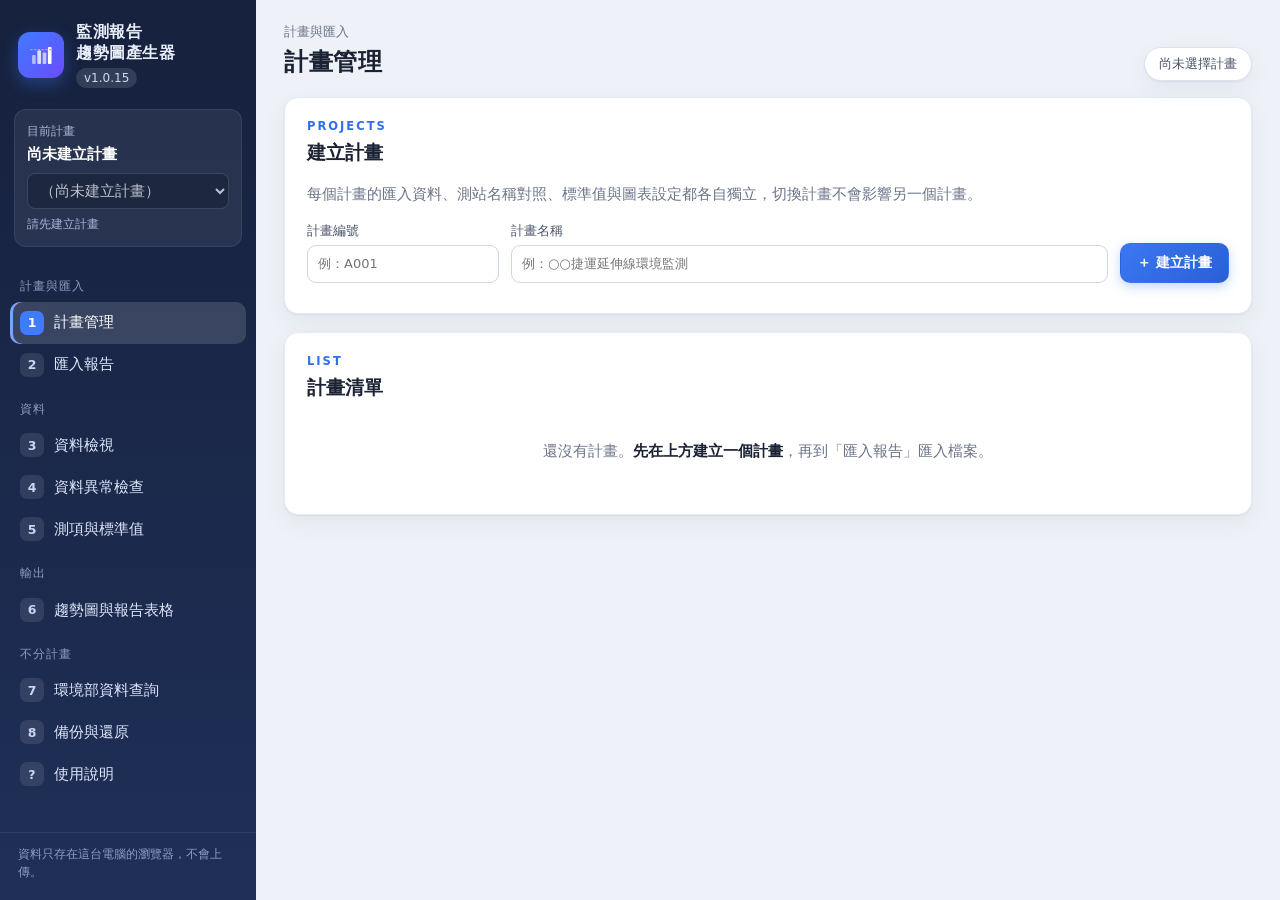
==== commit 4f9b90cf: "v1.0.15" ====
--- a/index.html
+++ b/index.html
@@ -4,7 +4,7 @@
 <meta charset="utf-8">
 <meta name="viewport" content="width=device-width, initial-scale=1">
 <title>監測報告趨勢圖產生器</title>
-<link rel="stylesheet" href="css/app.css?v=1.0.14">
+<link rel="stylesheet" href="css/app.css?v=1.0.15">
 </head>
 <body>
 <div class="shell">
@@ -13,7 +13,7 @@
       <div class="mark" aria-hidden="true"><svg viewBox="0 0 32 32" width="26" height="26"><rect x="5" y="16" width="4.5" height="11" rx="1.2" fill="#fff" opacity=".55"/><rect x="11.5" y="10" width="4.5" height="17" rx="1.2" fill="#fff" opacity=".8"/><rect x="18" y="13" width="4.5" height="14" rx="1.2" fill="#fff" opacity=".65"/><rect x="24.5" y="6" width="4.5" height="21" rx="1.2" fill="#fff"/><path d="M3 9.5 H29" stroke="#ff8a8a" stroke-width="1.6" stroke-dasharray="2.6 2"/></svg></div>
       <div>
         <div class="brand-name">監測報告<br>趨勢圖產生器</div>
-        <div class="brand-ver" id="verPill">v1.0.14</div>
+        <div class="brand-ver" id="verPill">v1.0.15</div>
       </div>
     </div>
     <div class="proj-box">
@@ -35,7 +35,7 @@
       <div class="nav-group">不分計畫</div>
       <button class="nav-item" data-sec="moenv"><span class="nav-no">7</span>環境部資料查詢</button>
       <button class="nav-item" data-sec="backup"><span class="nav-no">8</span>備份與還原</button>
-      <a class="nav-item nav-link" href="使用說明.html?v=1.0.14" target="_blank" rel="noopener"><span class="nav-no">?</span>使用說明</a>
+      <a class="nav-item nav-link" href="使用說明.html?v=1.0.15" target="_blank" rel="noopener"><span class="nav-no">?</span>使用說明</a>
     </nav>
     <div class="side-foot">資料只存在這台電腦的瀏覽器，不會上傳。</div>
   </aside>
@@ -189,6 +189,24 @@
               <div class="opt-title">圖的樣式</div>
               <label class="radio"><input type="radio" name="gMode" value="station" checked> 每個測站、每個測項各一張</label>
               <label class="radio"><input type="radio" name="gMode" value="item"> 每個測項一張，各測站並列</label>
+              <label class="radio"><input type="radio" name="gMode" value="stationGrid"> 拼成大圖：一個測站一張（每個測項各一格）</label>
+              <label class="radio"><input type="radio" name="gMode" value="itemGrid"> 拼成大圖：各測項並列圖拼成一張</label>
+              <div class="grid-opt" id="gGridOpt" hidden>
+                <div class="grid-row"><span class="grid-lab">排法</span>
+                  <select id="gGrid">
+                    <option value="2x2">2 欄 × 2 列（4 格）</option>
+                    <option value="2x3">2 欄 × 3 列（6 格，直式）</option>
+                    <option value="2x4" selected>2 欄 × 4 列（8 格，直式）</option>
+                    <option value="3x2">3 欄 × 2 列（6 格，橫式）</option>
+                    <option value="3x3">3 欄 × 3 列（9 格）</option>
+                    <option value="4x2">4 欄 × 2 列（8 格，橫式）</option>
+                    <option value="custom">自訂…</option>
+                  </select>
+                  <span id="gGridCustom" class="grid-custom" hidden><input type="number" id="gGridC" min="1" max="6" value="2"> 欄 × <input type="number" id="gGridR" min="1" max="8" value="4"> 列</span>
+                </div>
+                <label class="chk"><input type="checkbox" id="gGridTitle"> 大圖上方印標題（報告的圖說若寫在 Word 裡就不用勾）</label>
+                <div class="small muted">欄＝左右幾張、列＝上下幾張。測項比格子多時自動分成第 2 張大圖，少的格子留白。每格不重複寫測站名稱。</div>
+              </div>
             </div>
             <div class="opt-block">
               <div class="opt-title">X 軸</div>
@@ -304,17 +322,17 @@
   </main>
 </div>
 
-<script src="vendor/jszip.min.js?v=1.0.14"></script>
-<script src="vendor/xlsx.full.min.js?v=1.0.14"></script>
-<script src="vendor/exceljs.min.js?v=1.0.14"></script>
-<script src="js/version.js?v=1.0.14"></script>
-<script src="js/docread.js?v=1.0.14"></script>
-<script src="js/extract.js?v=1.0.14"></script>
-<script src="js/core.js?v=1.0.14"></script>
-<script src="js/chart.js?v=1.0.14"></script>
-<script src="js/xlsxout.js?v=1.0.14"></script>
-<script src="js/moenv.js?v=1.0.14"></script>
-<script src="js/store.js?v=1.0.14"></script>
-<script src="js/app.js?v=1.0.14"></script>
+<script src="vendor/jszip.min.js?v=1.0.15"></script>
+<script src="vendor/xlsx.full.min.js?v=1.0.15"></script>
+<script src="vendor/exceljs.min.js?v=1.0.15"></script>
+<script src="js/version.js?v=1.0.15"></script>
+<script src="js/docread.js?v=1.0.15"></script>
+<script src="js/extract.js?v=1.0.15"></script>
+<script src="js/core.js?v=1.0.15"></script>
+<script src="js/chart.js?v=1.0.15"></script>
+<script src="js/xlsxout.js?v=1.0.15"></script>
+<script src="js/moenv.js?v=1.0.15"></script>
+<script src="js/store.js?v=1.0.15"></script>
+<script src="js/app.js?v=1.0.15"></script>
 </body>
 </html>
--- a/css/app.css
+++ b/css/app.css
@@ -340,3 +340,11 @@
 /* v1.0.13 標準值期間重疊 */
 .std-t tr.ovl td { background: #fff4d6; }
 .ovl-note { color: #9a5b00; font-size: 12px; font-weight: 700; margin-top: 2px; }
+/* v1.0.15 拼圖選項 */
+.grid-opt { margin: 6px 0 2px 24px; padding: 10px 12px; border: 1px solid var(--line); border-radius: 10px; }
+.grid-row { display: flex; flex-wrap: wrap; align-items: center; gap: 6px 10px; margin-bottom: 6px; }
+.grid-lab { font-weight: 600; }
+.grid-custom { display: inline-flex; align-items: center; gap: 6px; white-space: nowrap; }
+.grid-opt .grid-custom input[type=number] { width: 64px; min-width: 0; padding-left: 8px; padding-right: 4px; }
+.fig.grid-fig canvas { max-width: 100%; }
+.fig.grid-fig { grid-column: 1 / -1; max-width: 1240px; }
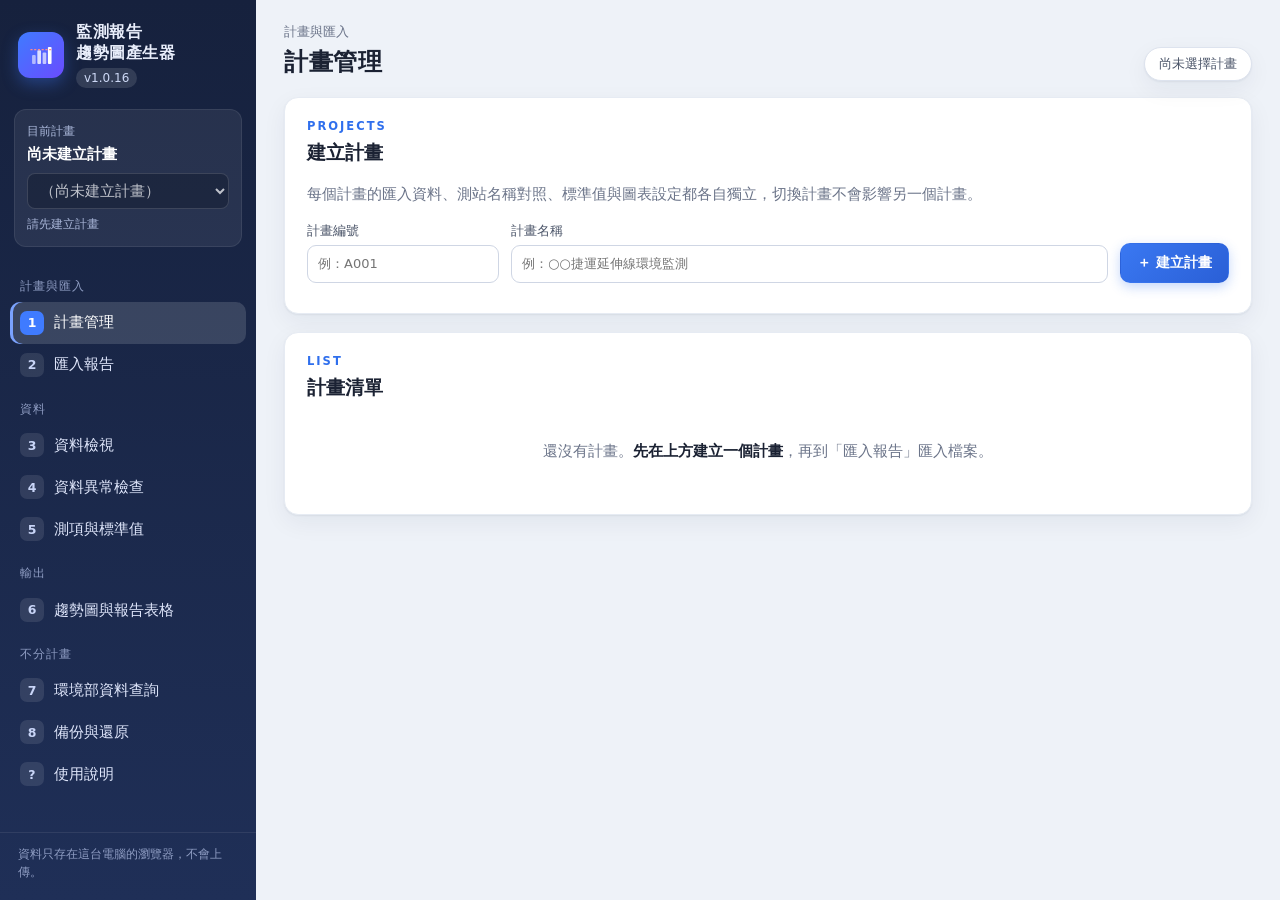
==== commit 288486cf: "v1.0.16" ====
--- a/index.html
+++ b/index.html
@@ -4,7 +4,7 @@
 <meta charset="utf-8">
 <meta name="viewport" content="width=device-width, initial-scale=1">
 <title>監測報告趨勢圖產生器</title>
-<link rel="stylesheet" href="css/app.css?v=1.0.15">
+<link rel="stylesheet" href="css/app.css?v=1.0.16">
 </head>
 <body>
 <div class="shell">
@@ -13,7 +13,7 @@
       <div class="mark" aria-hidden="true"><svg viewBox="0 0 32 32" width="26" height="26"><rect x="5" y="16" width="4.5" height="11" rx="1.2" fill="#fff" opacity=".55"/><rect x="11.5" y="10" width="4.5" height="17" rx="1.2" fill="#fff" opacity=".8"/><rect x="18" y="13" width="4.5" height="14" rx="1.2" fill="#fff" opacity=".65"/><rect x="24.5" y="6" width="4.5" height="21" rx="1.2" fill="#fff"/><path d="M3 9.5 H29" stroke="#ff8a8a" stroke-width="1.6" stroke-dasharray="2.6 2"/></svg></div>
       <div>
         <div class="brand-name">監測報告<br>趨勢圖產生器</div>
-        <div class="brand-ver" id="verPill">v1.0.15</div>
+        <div class="brand-ver" id="verPill">v1.0.16</div>
       </div>
     </div>
     <div class="proj-box">
@@ -35,7 +35,7 @@
       <div class="nav-group">不分計畫</div>
       <button class="nav-item" data-sec="moenv"><span class="nav-no">7</span>環境部資料查詢</button>
       <button class="nav-item" data-sec="backup"><span class="nav-no">8</span>備份與還原</button>
-      <a class="nav-item nav-link" href="使用說明.html?v=1.0.15" target="_blank" rel="noopener"><span class="nav-no">?</span>使用說明</a>
+      <a class="nav-item nav-link" href="使用說明.html?v=1.0.16" target="_blank" rel="noopener"><span class="nav-no">?</span>使用說明</a>
     </nav>
     <div class="side-foot">資料只存在這台電腦的瀏覽器，不會上傳。</div>
   </aside>
@@ -186,6 +186,11 @@
               <label>訖<select id="gToY"></select></label><label>月<select id="gToM"></select></label>
             </div>
             <div class="opt-block">
+              <div class="opt-title">圖形</div>
+              <label class="radio"><input type="radio" name="gType" value="bar" checked> 長條圖</label>
+              <label class="radio"><input type="radio" name="gType" value="line"> 折線圖（測站多時較容易看出趨勢；ND 等沒有數值的那一次斷開）</label>
+            </div>
+            <div class="opt-block">
               <div class="opt-title">圖的樣式</div>
               <label class="radio"><input type="radio" name="gMode" value="station" checked> 每個測站、每個測項各一張</label>
               <label class="radio"><input type="radio" name="gMode" value="item"> 每個測項一張，各測站並列</label>
@@ -204,9 +209,26 @@
                   </select>
                   <span id="gGridCustom" class="grid-custom" hidden><input type="number" id="gGridC" min="1" max="6" value="2"> 欄 × <input type="number" id="gGridR" min="1" max="8" value="4"> 列</span>
                 </div>
-                <label class="chk"><input type="checkbox" id="gGridTitle"> 大圖上方印標題（報告的圖說若寫在 Word 裡就不用勾）</label>
-                <div class="small muted">欄＝左右幾張、列＝上下幾張。測項比格子多時自動分成第 2 張大圖，少的格子留白。每格不重複寫測站名稱。</div>
+                <div class="small muted">欄＝左右幾張、列＝上下幾張。測項比格子多時自動分成第 2 張大圖，少的格子留白。每格不重複寫測站名稱；「一個測站一張」只有一個測站，不畫圖例。文字大小預設和單張圖相同。</div>
               </div>
+              <details class="txt-box" id="gTxtBox"><summary>文字：顯示與大小<span class="yr-sum" id="gTxtSum"></span></summary>
+                <div class="grid-row"><span class="grid-lab">文字大小</span>
+                  <select id="gFk"><option value="0.5">0.5 倍</option><option value="1" selected>1 倍（預設）</option><option value="1.2">1.2 倍</option><option value="1.4">1.4 倍</option></select></div>
+                <div class="grid-row grid-show"><span class="grid-lab">顯示</span>
+                  <label class="chk" id="gGridTitleLab"><input type="checkbox" id="gGridTitle"> 大圖標題</label>
+                  <label class="chk" id="gStTitleLab"><input type="checkbox" id="gStTitle" checked> 標題裡的測站名稱</label>
+                  <label class="chk"><input type="checkbox" id="gShTitle" checked> 測項名稱（標題）</label>
+                  <label class="chk"><input type="checkbox" id="gShYTitle" checked> Y 軸標題</label>
+                  <label class="chk"><input type="checkbox" id="gShYTicks" checked> Y 軸刻度數字</label>
+                  <label class="chk"><input type="checkbox" id="gShXTicks" checked> X 軸標籤（日期）</label>
+                  <label class="chk"><input type="checkbox" id="gShStd" checked> 標準值文字（虛線照畫）</label>
+                  <label class="chk"><input type="checkbox" id="gStdSites"> 標準值後面寫適用測站（各站標準不同時）</label></div>
+                <div class="grid-row" id="gLegRow"><span class="grid-lab">圖例</span>
+                  <label class="radio" id="gLegShared"><input type="radio" name="gLeg" value="shared" checked> 整張大圖共用一份</label>
+                  <label class="radio"><input type="radio" name="gLeg" value="each"> <span id="gLegEachTxt">每格各一份</span></label>
+                  <label class="radio"><input type="radio" name="gLeg" value="none"> 不顯示（可另外下載圖例圖）</label></div>
+                <div class="small muted">標題裡的測站名稱與測項名稱都不勾，就沒有標題。大圖標題（拼成大圖時）預設不印，報告的圖說通常寫在 Word。ND、&lt;X 等文字在上方「沒有數值的格子」設定。</div>
+              </details>
             </div>
             <div class="opt-block">
               <div class="opt-title">X 軸</div>
@@ -216,18 +238,18 @@
             </div>
             <div class="opt-block">
               <label class="chk"><input type="checkbox" id="gStd"> 畫標準值虛線（上限紅色、下限藍色；Excel 裡的標準值可以自行修改，線會跟著變）</label>
+              <label class="chk sub-chk"><input type="checkbox" id="gNoStd"> 沒有標準值的測項標示「無標準值」（不勾＝什麼都不寫）</label>
               <div class="std-peek"><span id="gStdPeek" class="muted small"></span> <button class="btn small" id="gStdEdit" type="button">設定標準值…</button></div>
               <label class="chk"><input type="checkbox" id="gStdAxis" checked> Y 軸範圍包含標準值（取消時，標準值超出資料範圍就不畫線）</label>
               <label class="chk"><input type="checkbox" id="gZero" checked> Y 軸從 0 開始</label>
-              <div class="yr-box"><div class="opt-title">Y 軸範圍（依測項，留空＝自動）</div>
+              <details class="yr-box" id="gYrBox"><summary class="opt-title">Y 軸範圍（依測項，留空＝自動）<span class="yr-sum" id="gYrSum"></span></summary>
                 <div class="small muted">只填上限或只填下限也可以。超出範圍的長條會截在邊界並標出實際數值（▲ 超過上限、▼ 低於下限）；超出範圍的標準值不畫線，會在圖上方註明。會記住，下次自動套用；Excel 圖表也一樣。</div>
-                <div id="gYr" class="yr-list"></div></div>
+                <div id="gYr" class="yr-list"></div></details>
               <div class="mark-row"><span class="small muted">沒有數值的格子不畫長條；勾選的在圖上標出文字：</span>
                 <label class="chk"><input type="checkbox" id="gND"> ND</label>
                 <label class="chk"><input type="checkbox" id="gLT"> &lt;X、&gt;X</label>
                 <label class="chk"><input type="checkbox" id="gNA"> NA、未檢測</label>
                 <label class="chk"><input type="checkbox" id="gPH"> 佔位文字（－、/、＊、無、分析中、待補）</label></div>
-              <label class="chk"><input type="checkbox" id="gStTitle" checked> 圖標題加上測站名稱（每站一張時）</label>
             </div>
             <div class="opt-block">
               <div class="opt-title">Excel 報告表格分頁</div>
@@ -238,8 +260,18 @@
           </div>
           <div>
             <div class="pick-note">① 先勾選要畫的<b>測站</b>與<b>測項</b>，只會畫勾選的組合。<span id="gPlan" class="plan"></span></div>
-            <div class="opt-block"><div class="opt-title">測站 <a href="#" class="mini" data-all="gSts">全選</a> <a href="#" class="mini" data-none="gSts">全不選</a></div><div class="checks" id="gSts"></div></div>
-            <div class="opt-block"><div class="opt-title">測項 <a href="#" class="mini" data-all="gItems">全選</a> <a href="#" class="mini" data-none="gItems">全不選</a></div><div class="checks" id="gItems"></div></div>
+            <div class="opt-block"><div class="opt-title">測站 <a href="#" class="mini" data-all="gSts">全選</a> <a href="#" class="mini" data-none="gSts">全不選</a> <a href="#" class="mini" id="gAliasBtn">圖上顯示名稱…</a></div><div class="checks" id="gSts"></div>
+              <div class="ord-box" id="gAlias" hidden>
+                <div class="ord-head"><b>測站在圖上顯示的名稱</b><span class="small muted">只改圖上（標題、圖例、標準值文字、Excel 圖表）的名稱；資料、報告表格不變。留空＝用原本名稱；每個監測類別各記一份</span></div>
+                <div class="alias-list" id="gAliasList"></div>
+                <div class="ord-act"><button type="button" class="btn small" id="gAliasReset">全部清空</button><button type="button" class="btn small primary" id="gAliasDone">完成</button></div>
+              </div></div>
+            <div class="opt-block"><div class="opt-title">測項 <a href="#" class="mini" data-all="gItems">全選</a> <a href="#" class="mini" data-none="gItems">全不選</a> <a href="#" class="mini" id="gOrdBtn">調整順序…</a></div><div class="checks" id="gItems"></div>
+              <div class="ord-box" id="gOrd" hidden>
+                <div class="ord-head"><b>測項順序</b><span class="small muted">圖（含拼成大圖的格子）、Excel 都照這個順序；每個監測類別各記一份</span></div>
+                <ol class="ord-list" id="gOrdList"></ol>
+                <div class="ord-act"><button type="button" class="btn small" id="gOrdReset">恢復預設順序</button><button type="button" class="btn small primary" id="gOrdDone">完成</button></div>
+              </div></div>
           </div>
         </div>
         <div class="actions">
@@ -322,17 +354,17 @@
   </main>
 </div>
 
-<script src="vendor/jszip.min.js?v=1.0.15"></script>
-<script src="vendor/xlsx.full.min.js?v=1.0.15"></script>
-<script src="vendor/exceljs.min.js?v=1.0.15"></script>
-<script src="js/version.js?v=1.0.15"></script>
-<script src="js/docread.js?v=1.0.15"></script>
-<script src="js/extract.js?v=1.0.15"></script>
-<script src="js/core.js?v=1.0.15"></script>
-<script src="js/chart.js?v=1.0.15"></script>
-<script src="js/xlsxout.js?v=1.0.15"></script>
-<script src="js/moenv.js?v=1.0.15"></script>
-<script src="js/store.js?v=1.0.15"></script>
-<script src="js/app.js?v=1.0.15"></script>
+<script src="vendor/jszip.min.js?v=1.0.16"></script>
+<script src="vendor/xlsx.full.min.js?v=1.0.16"></script>
+<script src="vendor/exceljs.min.js?v=1.0.16"></script>
+<script src="js/version.js?v=1.0.16"></script>
+<script src="js/docread.js?v=1.0.16"></script>
+<script src="js/extract.js?v=1.0.16"></script>
+<script src="js/core.js?v=1.0.16"></script>
+<script src="js/chart.js?v=1.0.16"></script>
+<script src="js/xlsxout.js?v=1.0.16"></script>
+<script src="js/moenv.js?v=1.0.16"></script>
+<script src="js/store.js?v=1.0.16"></script>
+<script src="js/app.js?v=1.0.16"></script>
 </body>
 </html>
--- a/css/app.css
+++ b/css/app.css
@@ -328,13 +328,20 @@
 
 /* v1.0.13 Y 軸範圍（依測項） */
 .yr-box { margin: 10px 0 4px; padding: 10px 12px; border: 1px solid var(--line); border-radius: 10px; }
-.yr-box .opt-title { margin-bottom: 4px; }
-.yr-list { display: grid; grid-template-columns: repeat(auto-fill, minmax(260px, 1fr)); gap: 6px 16px; margin-top: 8px; }
-.yr-row { display: grid; grid-template-columns: minmax(0, 1fr) 72px auto 72px 4.5em; align-items: center; gap: 6px; }
-.yr-row .yr-name { min-width: 0; overflow-wrap: anywhere; }
-.yr-row input[type=text] { width: 100%; min-width: 0; box-sizing: border-box; padding: 4px 6px; }
+.yr-box > summary { cursor: pointer; list-style: none; display: flex; align-items: baseline; flex-wrap: wrap; gap: 2px 4px; }
+.yr-box > summary::-webkit-details-marker { display: none; }
+.yr-box > summary::before { content: "▸"; display: inline-block; width: 1.1em; color: var(--muted); }
+.yr-box[open] > summary::before { content: "▾"; }
+.yr-box[open] > summary { margin-bottom: 4px; }
+.yr-sum { font-weight: normal; color: var(--muted); font-size: 13px; }
+/* v1.0.16（#48）：以前每欄最窄 260px、名稱欄吃剩下的寬度，視窗 1536 寬（1920 螢幕 125%）時名稱被擠成一字一行 */
+.yr-list { display: grid; grid-template-columns: repeat(auto-fill, minmax(340px, 1fr)); gap: 6px 16px; margin-top: 8px; }
+.yr-row { display: flex; flex-wrap: wrap; align-items: center; gap: 4px 8px; padding: 2px 0; }
+.yr-row .yr-name { flex: 1 1 7em; min-width: 5em; overflow-wrap: anywhere; }
+.yr-row .yr-in { display: inline-flex; align-items: center; gap: 6px; flex: 0 0 auto; }
+.yr-row input[type=text] { width: 72px; min-width: 0; box-sizing: border-box; padding: 4px 6px; }
 .yr-row input.bad { border-color: #c62828; background: #fdecea; }
-.yr-row .yr-unit { color: var(--muted); font-size: 12px; overflow-wrap: anywhere; }
+.yr-row .yr-unit { color: var(--muted); font-size: 12px; width: 5em; overflow-wrap: anywhere; line-height: 1.25; }
 .yr-msg { grid-column: 1 / -1; color: #c62828; font-size: 13px; }
 
 /* v1.0.13 標準值期間重疊 */
@@ -348,3 +355,33 @@
 .grid-opt .grid-custom input[type=number] { width: 64px; min-width: 0; padding-left: 8px; padding-right: 4px; }
 .fig.grid-fig canvas { max-width: 100%; }
 .fig.grid-fig { grid-column: 1 / -1; max-width: 1240px; }
+/* v1.0.16（#54）hidden 屬性一律優先（.chk、.grid-row 等設了 display 的元素原本藏不住） */
+[hidden] { display: none !important; }
+/* v1.0.16 測項順序 */
+.ord-box { margin: 8px 0 4px; padding: 10px 12px; border: 1px solid var(--line); border-radius: 10px; background: #fafbfd; }
+.ord-head { display: flex; flex-wrap: wrap; align-items: baseline; gap: 4px 10px; margin-bottom: 6px; }
+.ord-list { margin: 0; padding-left: 26px; max-height: 360px; overflow: auto; }
+.ord-list li { padding: 3px 0; border-bottom: 1px dashed #e3e7ee; }
+.ord-list li > * { vertical-align: middle; }
+.ord-list li { display: list-item; }
+.ord-list .ord-name { display: inline-block; min-width: 0; max-width: calc(100% - 110px); overflow-wrap: anywhere; }
+.ord-list .ord-btns { float: right; display: inline-flex; gap: 4px; }
+.ord-list li.off .ord-name { color: #8a93a6; }
+.ord-list button[disabled] { opacity: .35; cursor: default; }
+.ord-act { display: flex; justify-content: flex-end; gap: 8px; margin-top: 8px; }
+.ord-list li::after { content: ""; display: block; clear: both; }
+.ord-list .mini-btn { border: 1px solid #cfd6e4; border-radius: 6px; background: #fff; min-width: 26px; line-height: 1.2; }
+.ord-list .mini-btn:not([disabled]):hover { background: #eef3fd; }
+.txt-box { margin: 6px 0; padding: 8px 10px; border: 1px dashed var(--line); border-radius: 8px; background: #fbfcfe; }
+.txt-box > summary { cursor: pointer; font-weight: 600; list-style: none; }
+.txt-box > summary::-webkit-details-marker { display: none; }
+.txt-box > summary::before { content: "▸"; display: inline-block; width: 1.1em; color: var(--muted); }
+.txt-box[open] > summary::before { content: "▾"; }
+.txt-box[open] > summary { margin-bottom: 6px; }
+.grid-show .chk { margin-right: 4px; }
+.sub-chk { margin-left: 24px; }
+/* v1.0.16 測站圖上名稱 */
+.alias-list { display: grid; grid-template-columns: repeat(auto-fill, minmax(300px, 1fr)); gap: 6px 14px; max-height: 360px; overflow: auto; }
+.alias-row { display: flex; flex-wrap: wrap; align-items: center; gap: 4px 8px; }
+.alias-row .alias-orig { flex: 1 1 9em; min-width: 6em; overflow-wrap: anywhere; font-size: 13px; }
+.alias-row input[type=text] { flex: 1 1 9em; min-width: 0; width: auto; padding: 4px 6px; }
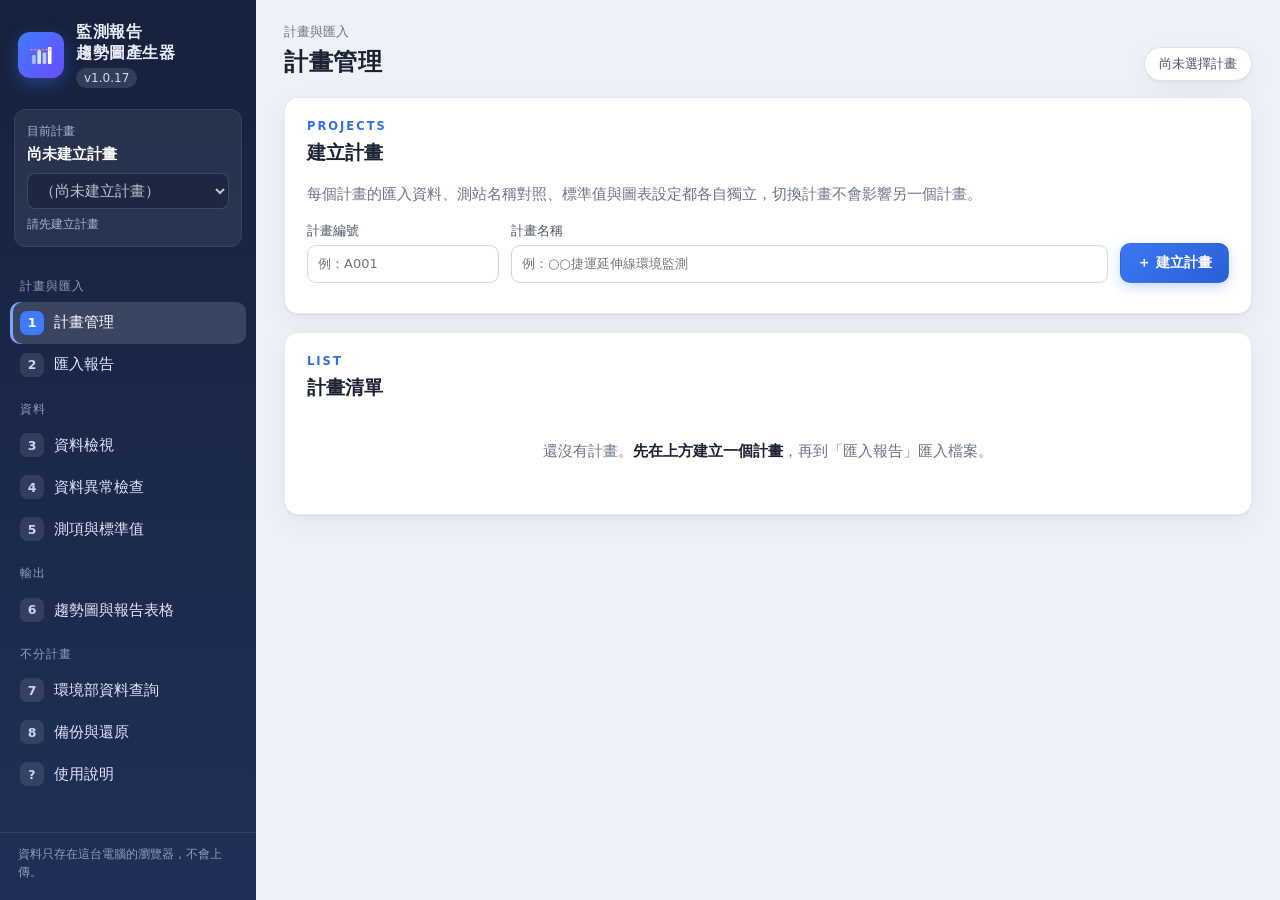
==== commit 3c53e89d: "v1.0.17" ====
--- a/index.html
+++ b/index.html
@@ -4,7 +4,7 @@
 <meta charset="utf-8">
 <meta name="viewport" content="width=device-width, initial-scale=1">
 <title>監測報告趨勢圖產生器</title>
-<link rel="stylesheet" href="css/app.css?v=1.0.16">
+<link rel="stylesheet" href="css/app.css?v=1.0.17">
 </head>
 <body>
 <div class="shell">
@@ -13,7 +13,7 @@
       <div class="mark" aria-hidden="true"><svg viewBox="0 0 32 32" width="26" height="26"><rect x="5" y="16" width="4.5" height="11" rx="1.2" fill="#fff" opacity=".55"/><rect x="11.5" y="10" width="4.5" height="17" rx="1.2" fill="#fff" opacity=".8"/><rect x="18" y="13" width="4.5" height="14" rx="1.2" fill="#fff" opacity=".65"/><rect x="24.5" y="6" width="4.5" height="21" rx="1.2" fill="#fff"/><path d="M3 9.5 H29" stroke="#ff8a8a" stroke-width="1.6" stroke-dasharray="2.6 2"/></svg></div>
       <div>
         <div class="brand-name">監測報告<br>趨勢圖產生器</div>
-        <div class="brand-ver" id="verPill">v1.0.16</div>
+        <div class="brand-ver" id="verPill">v1.0.17</div>
       </div>
     </div>
     <div class="proj-box">
@@ -35,7 +35,7 @@
       <div class="nav-group">不分計畫</div>
       <button class="nav-item" data-sec="moenv"><span class="nav-no">7</span>環境部資料查詢</button>
       <button class="nav-item" data-sec="backup"><span class="nav-no">8</span>備份與還原</button>
-      <a class="nav-item nav-link" href="使用說明.html?v=1.0.16" target="_blank" rel="noopener"><span class="nav-no">?</span>使用說明</a>
+      <a class="nav-item nav-link" href="使用說明.html?v=1.0.17" target="_blank" rel="noopener"><span class="nav-no">?</span>使用說明</a>
     </nav>
     <div class="side-foot">資料只存在這台電腦的瀏覽器，不會上傳。</div>
   </aside>
@@ -354,17 +354,17 @@
   </main>
 </div>
 
-<script src="vendor/jszip.min.js?v=1.0.16"></script>
-<script src="vendor/xlsx.full.min.js?v=1.0.16"></script>
-<script src="vendor/exceljs.min.js?v=1.0.16"></script>
-<script src="js/version.js?v=1.0.16"></script>
-<script src="js/docread.js?v=1.0.16"></script>
-<script src="js/extract.js?v=1.0.16"></script>
-<script src="js/core.js?v=1.0.16"></script>
-<script src="js/chart.js?v=1.0.16"></script>
-<script src="js/xlsxout.js?v=1.0.16"></script>
-<script src="js/moenv.js?v=1.0.16"></script>
-<script src="js/store.js?v=1.0.16"></script>
-<script src="js/app.js?v=1.0.16"></script>
+<script src="vendor/jszip.min.js?v=1.0.17"></script>
+<script src="vendor/xlsx.full.min.js?v=1.0.17"></script>
+<script src="vendor/exceljs.min.js?v=1.0.17"></script>
+<script src="js/version.js?v=1.0.17"></script>
+<script src="js/docread.js?v=1.0.17"></script>
+<script src="js/extract.js?v=1.0.17"></script>
+<script src="js/core.js?v=1.0.17"></script>
+<script src="js/chart.js?v=1.0.17"></script>
+<script src="js/xlsxout.js?v=1.0.17"></script>
+<script src="js/moenv.js?v=1.0.17"></script>
+<script src="js/store.js?v=1.0.17"></script>
+<script src="js/app.js?v=1.0.17"></script>
 </body>
 </html>
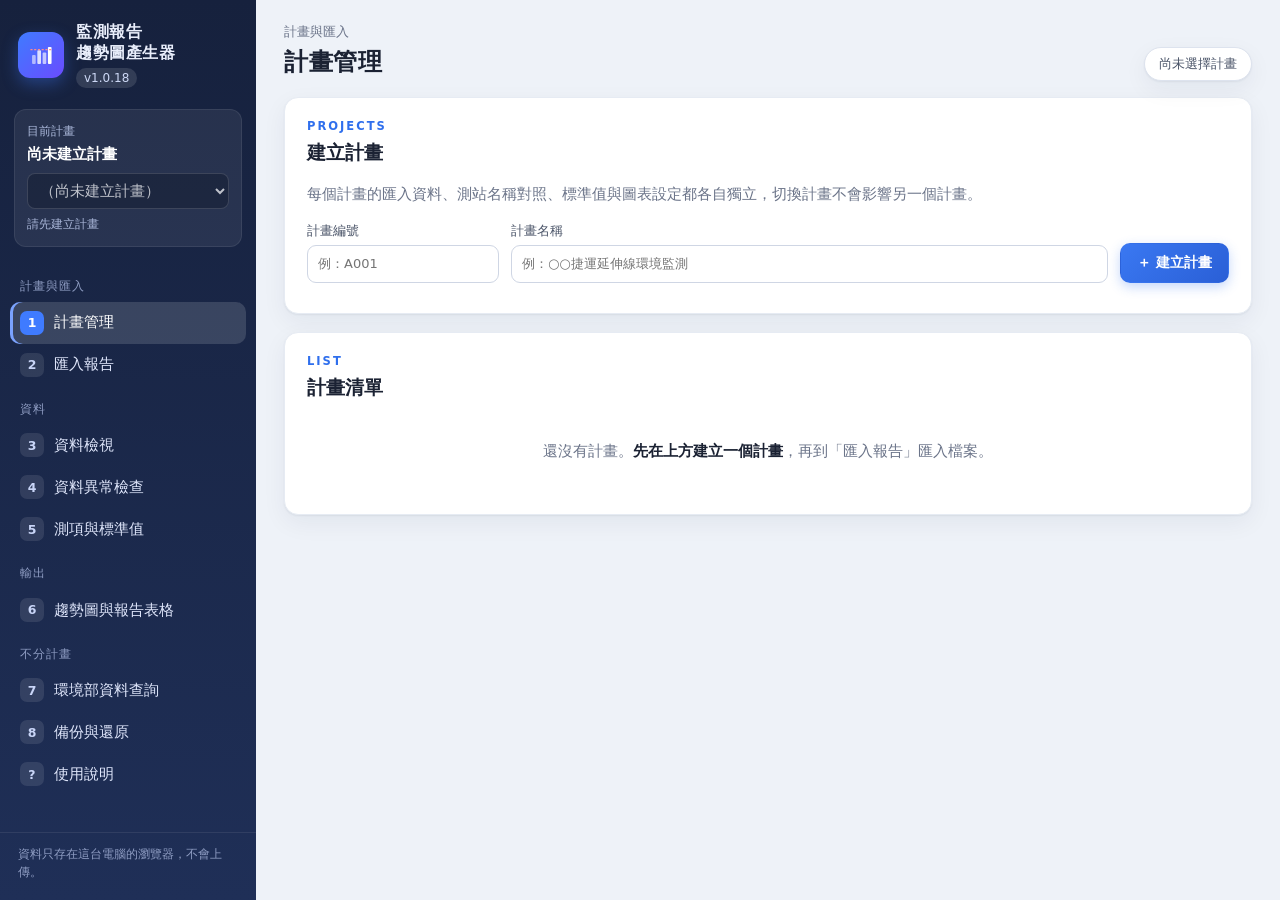
==== commit 3083f860: "v1.0.18" ====
--- a/index.html
+++ b/index.html
@@ -4,7 +4,7 @@
 <meta charset="utf-8">
 <meta name="viewport" content="width=device-width, initial-scale=1">
 <title>監測報告趨勢圖產生器</title>
-<link rel="stylesheet" href="css/app.css?v=1.0.17">
+<link rel="stylesheet" href="css/app.css?v=1.0.18">
 </head>
 <body>
 <div class="shell">
@@ -13,7 +13,7 @@
       <div class="mark" aria-hidden="true"><svg viewBox="0 0 32 32" width="26" height="26"><rect x="5" y="16" width="4.5" height="11" rx="1.2" fill="#fff" opacity=".55"/><rect x="11.5" y="10" width="4.5" height="17" rx="1.2" fill="#fff" opacity=".8"/><rect x="18" y="13" width="4.5" height="14" rx="1.2" fill="#fff" opacity=".65"/><rect x="24.5" y="6" width="4.5" height="21" rx="1.2" fill="#fff"/><path d="M3 9.5 H29" stroke="#ff8a8a" stroke-width="1.6" stroke-dasharray="2.6 2"/></svg></div>
       <div>
         <div class="brand-name">監測報告<br>趨勢圖產生器</div>
-        <div class="brand-ver" id="verPill">v1.0.17</div>
+        <div class="brand-ver" id="verPill">v1.0.18</div>
       </div>
     </div>
     <div class="proj-box">
@@ -35,7 +35,7 @@
       <div class="nav-group">不分計畫</div>
       <button class="nav-item" data-sec="moenv"><span class="nav-no">7</span>環境部資料查詢</button>
       <button class="nav-item" data-sec="backup"><span class="nav-no">8</span>備份與還原</button>
-      <a class="nav-item nav-link" href="使用說明.html?v=1.0.17" target="_blank" rel="noopener"><span class="nav-no">?</span>使用說明</a>
+      <a class="nav-item nav-link" href="使用說明.html?v=1.0.18" target="_blank" rel="noopener"><span class="nav-no">?</span>使用說明</a>
     </nav>
     <div class="side-foot">資料只存在這台電腦的瀏覽器，不會上傳。</div>
   </aside>
@@ -221,6 +221,7 @@
                   <label class="chk"><input type="checkbox" id="gShYTitle" checked> Y 軸標題</label>
                   <label class="chk"><input type="checkbox" id="gShYTicks" checked> Y 軸刻度數字</label>
                   <label class="chk"><input type="checkbox" id="gShXTicks" checked> X 軸標籤（日期）</label>
+                  <span class="xt-opt"><label class="chk"><input type="checkbox" id="gShXTitle"> X 軸標題</label><input type="text" id="gXTitle" maxlength="30" value="採樣日期" placeholder="採樣日期" title="X 軸標題文字"></span>
                   <label class="chk"><input type="checkbox" id="gShStd" checked> 標準值文字（虛線照畫）</label>
                   <label class="chk"><input type="checkbox" id="gStdSites"> 標準值後面寫適用測站（各站標準不同時）</label></div>
                 <div class="grid-row" id="gLegRow"><span class="grid-lab">圖例</span>
@@ -354,17 +355,17 @@
   </main>
 </div>
 
-<script src="vendor/jszip.min.js?v=1.0.17"></script>
-<script src="vendor/xlsx.full.min.js?v=1.0.17"></script>
-<script src="vendor/exceljs.min.js?v=1.0.17"></script>
-<script src="js/version.js?v=1.0.17"></script>
-<script src="js/docread.js?v=1.0.17"></script>
-<script src="js/extract.js?v=1.0.17"></script>
-<script src="js/core.js?v=1.0.17"></script>
-<script src="js/chart.js?v=1.0.17"></script>
-<script src="js/xlsxout.js?v=1.0.17"></script>
-<script src="js/moenv.js?v=1.0.17"></script>
-<script src="js/store.js?v=1.0.17"></script>
-<script src="js/app.js?v=1.0.17"></script>
+<script src="vendor/jszip.min.js?v=1.0.18"></script>
+<script src="vendor/xlsx.full.min.js?v=1.0.18"></script>
+<script src="vendor/exceljs.min.js?v=1.0.18"></script>
+<script src="js/version.js?v=1.0.18"></script>
+<script src="js/docread.js?v=1.0.18"></script>
+<script src="js/extract.js?v=1.0.18"></script>
+<script src="js/core.js?v=1.0.18"></script>
+<script src="js/chart.js?v=1.0.18"></script>
+<script src="js/xlsxout.js?v=1.0.18"></script>
+<script src="js/moenv.js?v=1.0.18"></script>
+<script src="js/store.js?v=1.0.18"></script>
+<script src="js/app.js?v=1.0.18"></script>
 </body>
 </html>
--- a/css/app.css
+++ b/css/app.css
@@ -364,7 +364,7 @@
 .ord-list li { padding: 3px 0; border-bottom: 1px dashed #e3e7ee; }
 .ord-list li > * { vertical-align: middle; }
 .ord-list li { display: list-item; }
-.ord-list .ord-name { display: inline-block; min-width: 0; max-width: calc(100% - 110px); overflow-wrap: anywhere; }
+.ord-list .ord-name { display: inline-block; min-width: 0; max-width: calc(100% - 145px); overflow-wrap: anywhere; }
 .ord-list .ord-btns { float: right; display: inline-flex; gap: 4px; }
 .ord-list li.off .ord-name { color: #8a93a6; }
 .ord-list button[disabled] { opacity: .35; cursor: default; }
@@ -385,3 +385,13 @@
 .alias-row { display: flex; flex-wrap: wrap; align-items: center; gap: 4px 8px; }
 .alias-row .alias-orig { flex: 1 1 9em; min-width: 6em; overflow-wrap: anywhere; font-size: 13px; }
 .alias-row input[type=text] { flex: 1 1 9em; min-width: 0; width: auto; padding: 4px 6px; }
+/* v1.0.18 拖曳排序 */
+.ord-list li[data-li] { cursor: grab; user-select: none; position: relative; }
+.ord-list.is-dragging, .ord-list.is-dragging li { cursor: grabbing; }
+.ord-grip { display: inline-block; width: 1.4em; color: #8a93a6; font-size: 15px; touch-action: none; cursor: grab; }
+.ord-list li.dragging { opacity: .45; background: #eef3fd; }
+.ord-list li.drop-before { box-shadow: inset 0 3px 0 #2f6fed; }
+.ord-list li.drop-after { box-shadow: inset 0 -3px 0 #2f6fed; }
+.ord-list .ord-name sub, .ord-list .ord-name sup { font-size: .72em; line-height: 0; }
+.xt-opt { display: inline-flex; align-items: center; gap: 6px; flex-wrap: nowrap; }
+.xt-opt input[type=text] { width: 8.5em; min-width: 0; padding: 3px 6px; }
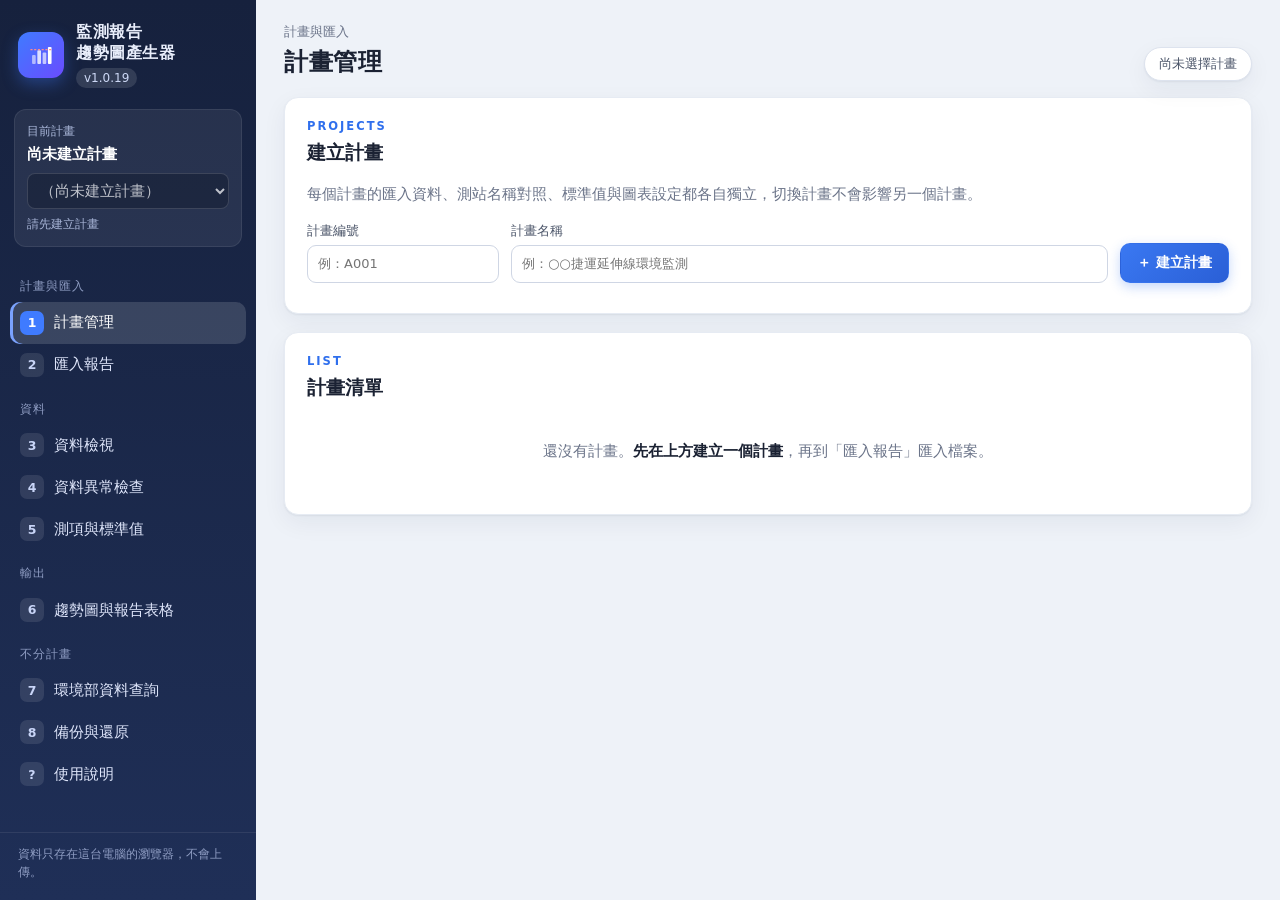
==== commit 4fd5371d: "v1.0.19" ====
--- a/index.html
+++ b/index.html
@@ -4,7 +4,7 @@
 <meta charset="utf-8">
 <meta name="viewport" content="width=device-width, initial-scale=1">
 <title>監測報告趨勢圖產生器</title>
-<link rel="stylesheet" href="css/app.css?v=1.0.18">
+<link rel="stylesheet" href="css/app.css?v=1.0.19">
 </head>
 <body>
 <div class="shell">
@@ -13,7 +13,7 @@
       <div class="mark" aria-hidden="true"><svg viewBox="0 0 32 32" width="26" height="26"><rect x="5" y="16" width="4.5" height="11" rx="1.2" fill="#fff" opacity=".55"/><rect x="11.5" y="10" width="4.5" height="17" rx="1.2" fill="#fff" opacity=".8"/><rect x="18" y="13" width="4.5" height="14" rx="1.2" fill="#fff" opacity=".65"/><rect x="24.5" y="6" width="4.5" height="21" rx="1.2" fill="#fff"/><path d="M3 9.5 H29" stroke="#ff8a8a" stroke-width="1.6" stroke-dasharray="2.6 2"/></svg></div>
       <div>
         <div class="brand-name">監測報告<br>趨勢圖產生器</div>
-        <div class="brand-ver" id="verPill">v1.0.18</div>
+        <div class="brand-ver" id="verPill">v1.0.19</div>
       </div>
     </div>
     <div class="proj-box">
@@ -35,7 +35,7 @@
       <div class="nav-group">不分計畫</div>
       <button class="nav-item" data-sec="moenv"><span class="nav-no">7</span>環境部資料查詢</button>
       <button class="nav-item" data-sec="backup"><span class="nav-no">8</span>備份與還原</button>
-      <a class="nav-item nav-link" href="使用說明.html?v=1.0.18" target="_blank" rel="noopener"><span class="nav-no">?</span>使用說明</a>
+      <a class="nav-item nav-link" href="使用說明.html?v=1.0.19" target="_blank" rel="noopener"><span class="nav-no">?</span>使用說明</a>
     </nav>
     <div class="side-foot">資料只存在這台電腦的瀏覽器，不會上傳。</div>
   </aside>
@@ -242,6 +242,7 @@
               <label class="chk sub-chk"><input type="checkbox" id="gNoStd"> 沒有標準值的測項標示「無標準值」（不勾＝什麼都不寫）</label>
               <div class="std-peek"><span id="gStdPeek" class="muted small"></span> <button class="btn small" id="gStdEdit" type="button">設定標準值…</button></div>
               <label class="chk"><input type="checkbox" id="gStdAxis" checked> Y 軸範圍包含標準值（取消時，標準值超出資料範圍就不畫線）</label>
+              <label class="chk sub-chk" id="gStdOutLab"><input type="checkbox" id="gStdOut"> 標準值超出 Y 軸範圍沒畫線時，仍寫出「標準值 XX」（不勾＝什麼都不顯示）</label>
               <label class="chk"><input type="checkbox" id="gZero" checked> Y 軸從 0 開始</label>
               <details class="yr-box" id="gYrBox"><summary class="opt-title">Y 軸範圍（依測項，留空＝自動）<span class="yr-sum" id="gYrSum"></span></summary>
                 <div class="small muted">只填上限或只填下限也可以。超出範圍的長條會截在邊界並標出實際數值（▲ 超過上限、▼ 低於下限）；超出範圍的標準值不畫線，會在圖上方註明。會記住，下次自動套用；Excel 圖表也一樣。</div>
@@ -355,17 +356,17 @@
   </main>
 </div>
 
-<script src="vendor/jszip.min.js?v=1.0.18"></script>
-<script src="vendor/xlsx.full.min.js?v=1.0.18"></script>
-<script src="vendor/exceljs.min.js?v=1.0.18"></script>
-<script src="js/version.js?v=1.0.18"></script>
-<script src="js/docread.js?v=1.0.18"></script>
-<script src="js/extract.js?v=1.0.18"></script>
-<script src="js/core.js?v=1.0.18"></script>
-<script src="js/chart.js?v=1.0.18"></script>
-<script src="js/xlsxout.js?v=1.0.18"></script>
-<script src="js/moenv.js?v=1.0.18"></script>
-<script src="js/store.js?v=1.0.18"></script>
-<script src="js/app.js?v=1.0.18"></script>
+<script src="vendor/jszip.min.js?v=1.0.19"></script>
+<script src="vendor/xlsx.full.min.js?v=1.0.19"></script>
+<script src="vendor/exceljs.min.js?v=1.0.19"></script>
+<script src="js/version.js?v=1.0.19"></script>
+<script src="js/docread.js?v=1.0.19"></script>
+<script src="js/extract.js?v=1.0.19"></script>
+<script src="js/core.js?v=1.0.19"></script>
+<script src="js/chart.js?v=1.0.19"></script>
+<script src="js/xlsxout.js?v=1.0.19"></script>
+<script src="js/moenv.js?v=1.0.19"></script>
+<script src="js/store.js?v=1.0.19"></script>
+<script src="js/app.js?v=1.0.19"></script>
 </body>
 </html>
--- a/css/app.css
+++ b/css/app.css
@@ -395,3 +395,4 @@
 .ord-list .ord-name sub, .ord-list .ord-name sup { font-size: .72em; line-height: 0; }
 .xt-opt { display: inline-flex; align-items: center; gap: 6px; flex-wrap: nowrap; }
 .xt-opt input[type=text] { width: 8.5em; min-width: 0; padding: 3px 6px; }
+.chk.dim { opacity: .5; }
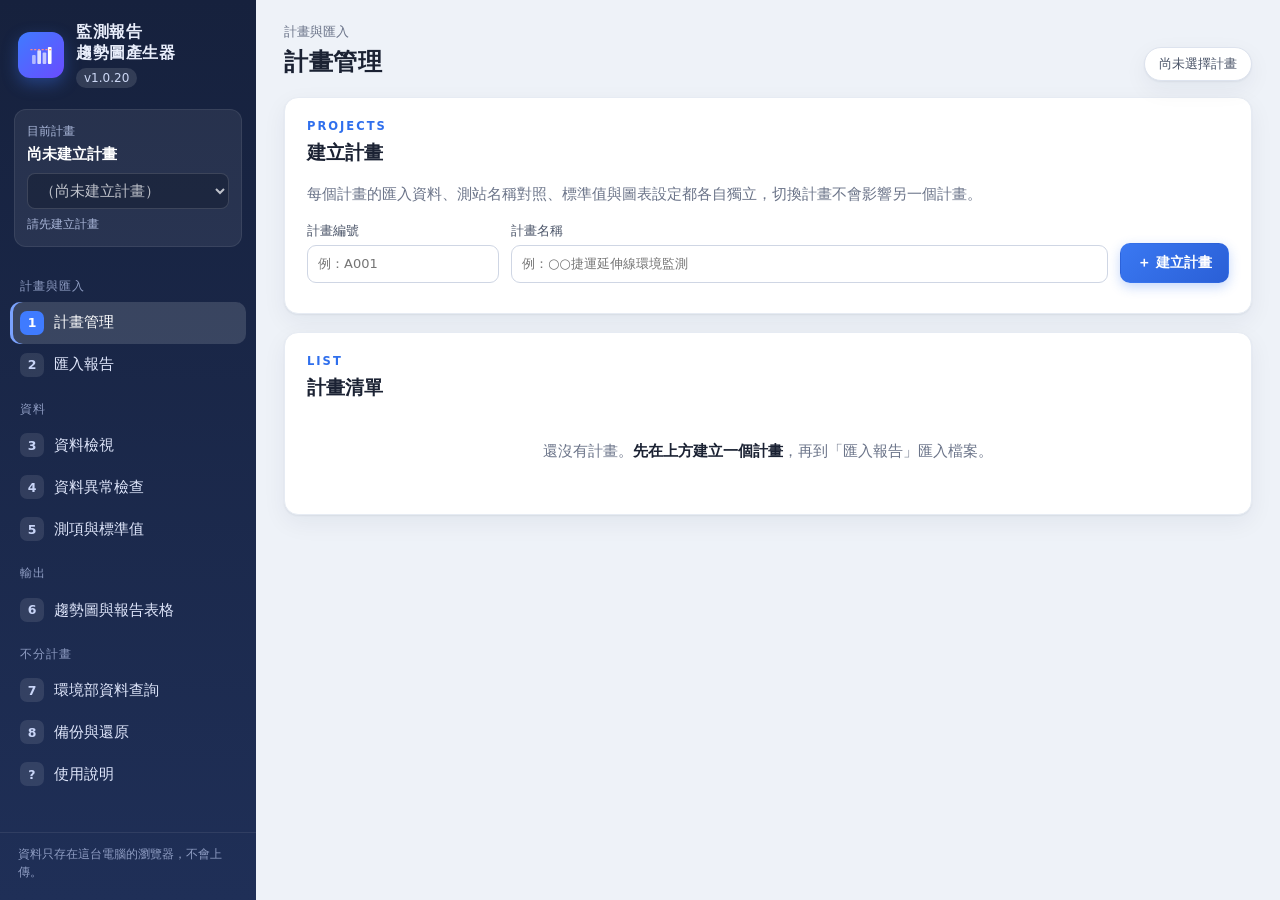
==== commit 6d17c4a3: "v1.0.20" ====
--- a/index.html
+++ b/index.html
@@ -4,7 +4,7 @@
 <meta charset="utf-8">
 <meta name="viewport" content="width=device-width, initial-scale=1">
 <title>監測報告趨勢圖產生器</title>
-<link rel="stylesheet" href="css/app.css?v=1.0.19">
+<link rel="stylesheet" href="css/app.css?v=1.0.20">
 </head>
 <body>
 <div class="shell">
@@ -13,7 +13,7 @@
       <div class="mark" aria-hidden="true"><svg viewBox="0 0 32 32" width="26" height="26"><rect x="5" y="16" width="4.5" height="11" rx="1.2" fill="#fff" opacity=".55"/><rect x="11.5" y="10" width="4.5" height="17" rx="1.2" fill="#fff" opacity=".8"/><rect x="18" y="13" width="4.5" height="14" rx="1.2" fill="#fff" opacity=".65"/><rect x="24.5" y="6" width="4.5" height="21" rx="1.2" fill="#fff"/><path d="M3 9.5 H29" stroke="#ff8a8a" stroke-width="1.6" stroke-dasharray="2.6 2"/></svg></div>
       <div>
         <div class="brand-name">監測報告<br>趨勢圖產生器</div>
-        <div class="brand-ver" id="verPill">v1.0.19</div>
+        <div class="brand-ver" id="verPill">v1.0.20</div>
       </div>
     </div>
     <div class="proj-box">
@@ -35,7 +35,7 @@
       <div class="nav-group">不分計畫</div>
       <button class="nav-item" data-sec="moenv"><span class="nav-no">7</span>環境部資料查詢</button>
       <button class="nav-item" data-sec="backup"><span class="nav-no">8</span>備份與還原</button>
-      <a class="nav-item nav-link" href="使用說明.html?v=1.0.19" target="_blank" rel="noopener"><span class="nav-no">?</span>使用說明</a>
+      <a class="nav-item nav-link" href="使用說明.html?v=1.0.20" target="_blank" rel="noopener"><span class="nav-no">?</span>使用說明</a>
     </nav>
     <div class="side-foot">資料只存在這台電腦的瀏覽器，不會上傳。</div>
   </aside>
@@ -356,17 +356,17 @@
   </main>
 </div>
 
-<script src="vendor/jszip.min.js?v=1.0.19"></script>
-<script src="vendor/xlsx.full.min.js?v=1.0.19"></script>
-<script src="vendor/exceljs.min.js?v=1.0.19"></script>
-<script src="js/version.js?v=1.0.19"></script>
-<script src="js/docread.js?v=1.0.19"></script>
-<script src="js/extract.js?v=1.0.19"></script>
-<script src="js/core.js?v=1.0.19"></script>
-<script src="js/chart.js?v=1.0.19"></script>
-<script src="js/xlsxout.js?v=1.0.19"></script>
-<script src="js/moenv.js?v=1.0.19"></script>
-<script src="js/store.js?v=1.0.19"></script>
-<script src="js/app.js?v=1.0.19"></script>
+<script src="vendor/jszip.min.js?v=1.0.20"></script>
+<script src="vendor/xlsx.full.min.js?v=1.0.20"></script>
+<script src="vendor/exceljs.min.js?v=1.0.20"></script>
+<script src="js/version.js?v=1.0.20"></script>
+<script src="js/docread.js?v=1.0.20"></script>
+<script src="js/extract.js?v=1.0.20"></script>
+<script src="js/core.js?v=1.0.20"></script>
+<script src="js/chart.js?v=1.0.20"></script>
+<script src="js/xlsxout.js?v=1.0.20"></script>
+<script src="js/moenv.js?v=1.0.20"></script>
+<script src="js/store.js?v=1.0.20"></script>
+<script src="js/app.js?v=1.0.20"></script>
 </body>
 </html>
